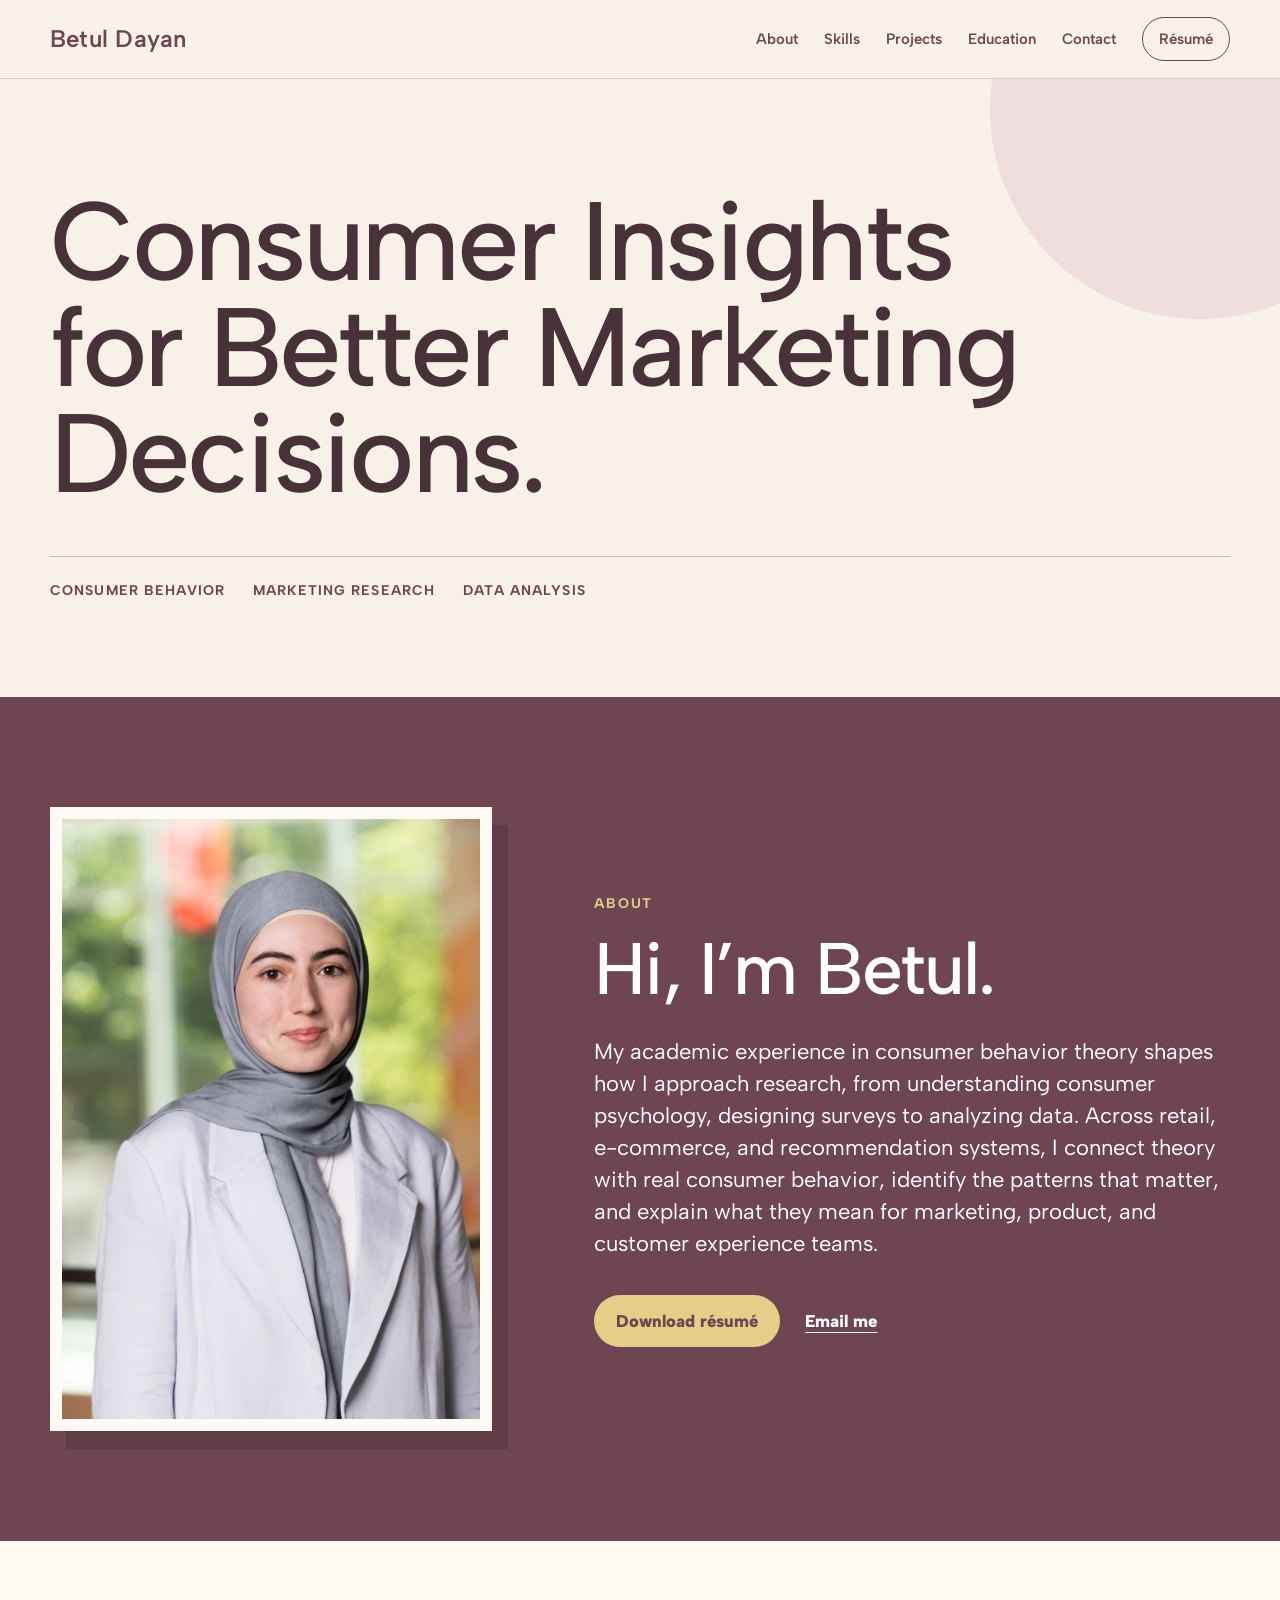
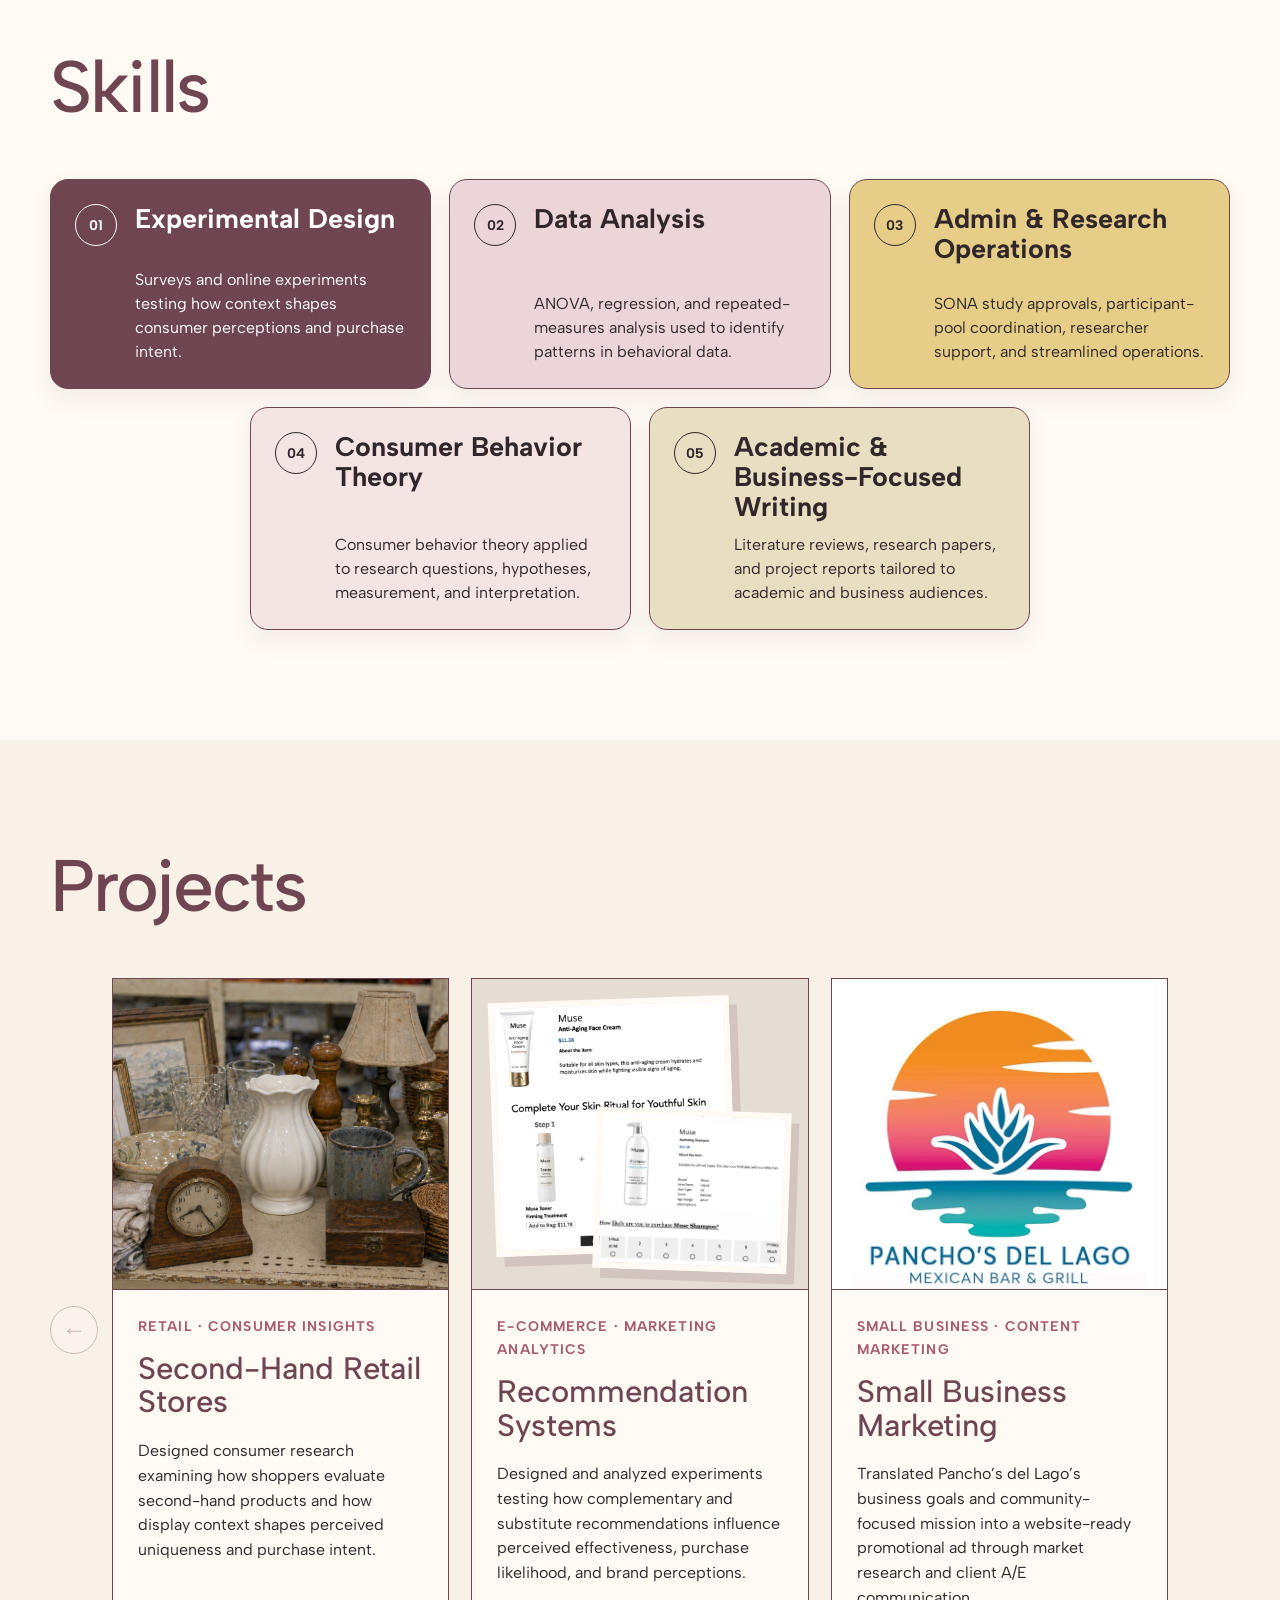
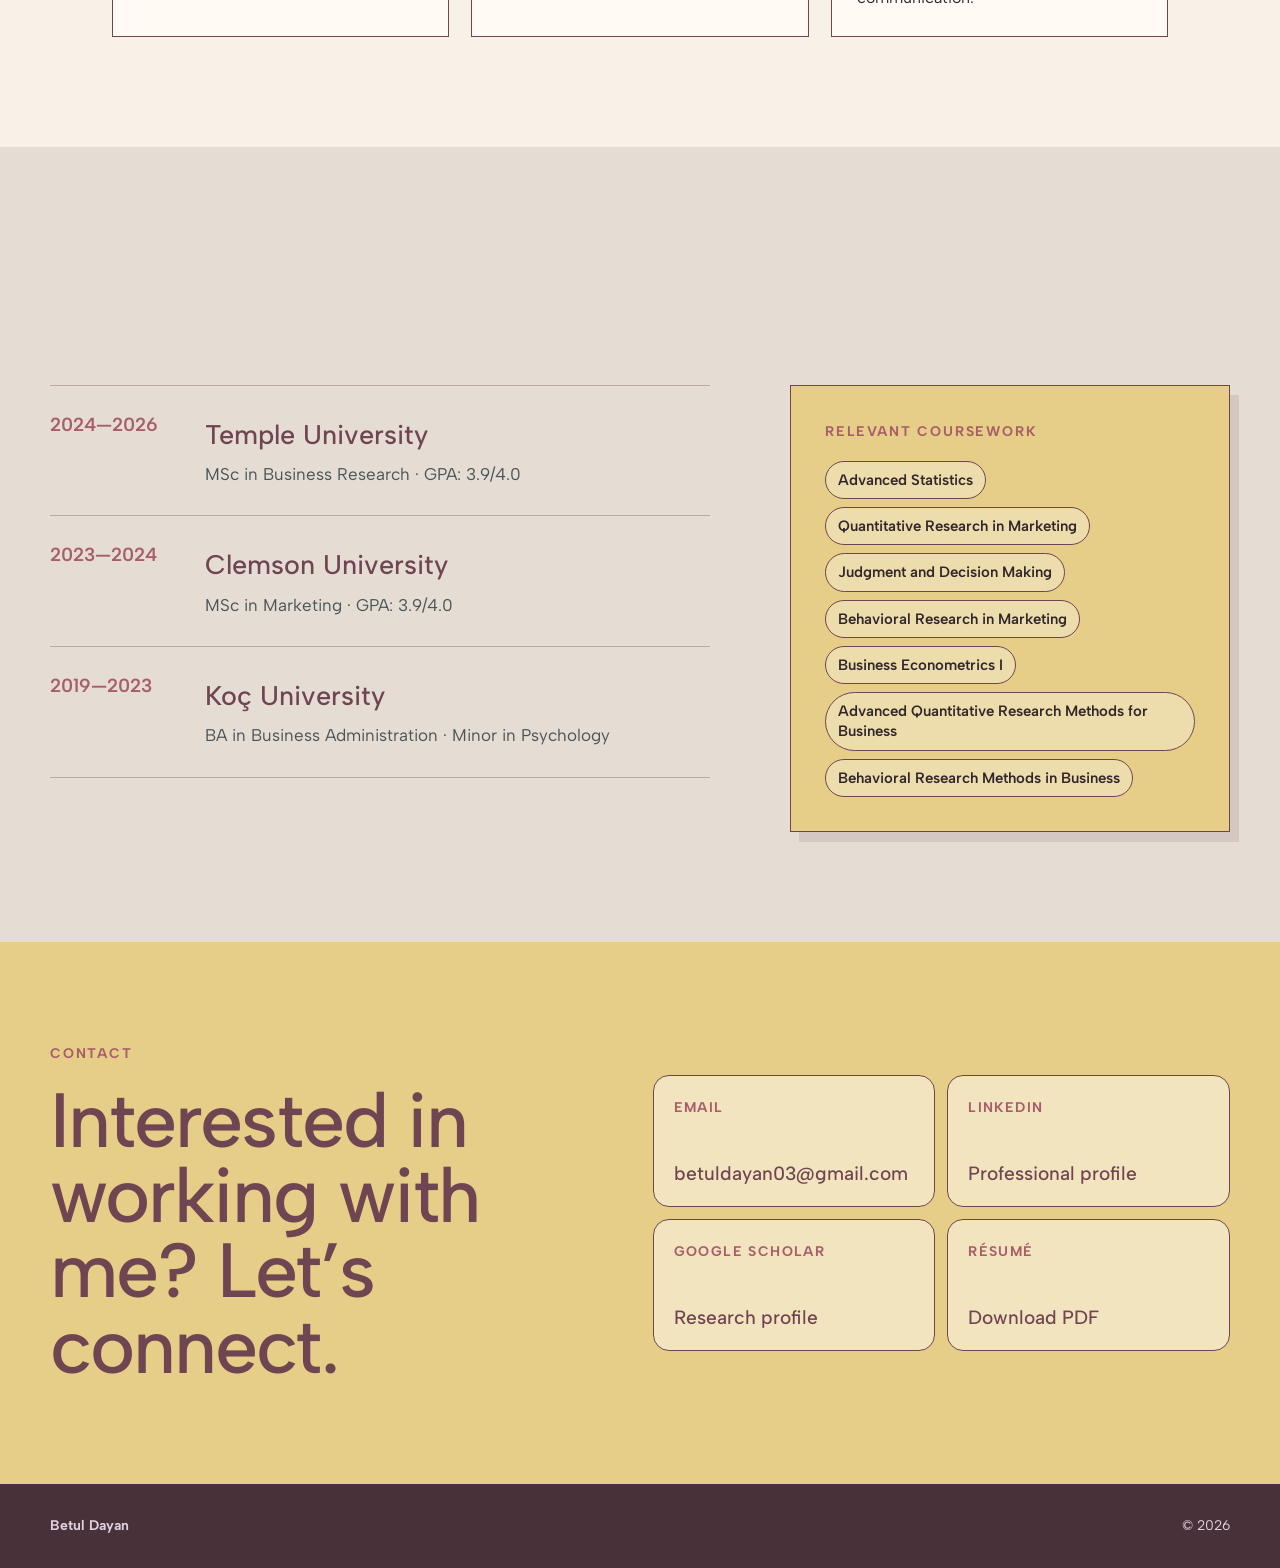
==== index.html @ d4467d96 "Add Pancho's Instagram reel to project page" ====
<!doctype html>
<html lang="en">
  <head>
    <meta charset="utf-8" />
    <meta name="viewport" content="width=device-width, initial-scale=1" />
    <meta name="description" content="Betul Dayan is a consumer insights and marketing analytics researcher specializing in survey design, experiments, statistical analysis, retail, and e-commerce." />
    <title>Betul Dayan | Consumer Insights &amp; Marketing Analytics</title>
    <link rel="stylesheet" href="styles.css?v=20" />
    <script defer src="script.js?v=2"></script>
  </head>
  <body id="top">
    <a class="skip-link" href="#main">Skip to content</a>
    <header class="site-header">
      <div class="shell nav-row">
        <a class="wordmark" href="index.html" aria-label="Betul Dayan home"><strong>Betul Dayan</strong></a>
        <button class="menu-button" type="button" aria-expanded="false" aria-controls="site-nav"><span></span><span></span><span class="sr-only">Open navigation</span></button>
        <nav id="site-nav" class="site-nav" aria-label="Primary navigation">
          <a href="#about">About</a><a href="#capabilities">Skills</a><a href="#work">Projects</a><a href="#experience">Education</a><a href="#contact">Contact</a><a class="nav-pill" href="assets/Betul_Dayan_Resume.pdf" download>Résumé</a>
        </nav>
      </div>
    </header>

    <main id="main">
      <section class="home-hero">
        <div class="shell">
          <h1 class="reveal">Consumer Insights for Better Marketing Decisions.</h1>
          <div class="hero-meta reveal"><span>Consumer behavior</span><span>Marketing research</span><span>Data analysis</span></div>
        </div>
      </section>

      <section class="about-section" id="about">
        <div class="shell about-layout">
          <figure class="about-photo reveal"><div class="about-photo-frame"><img src="assets/betul-dayan-portrait.jpg" alt="Portrait of Betul Dayan" /></div></figure>
          <div class="about-copy reveal">
            <p class="section-label">About</p>
            <h2>Hi, I’m Betul.</h2>
            <p class="about-lede">My academic experience in consumer behavior theory shapes how I approach research, from understanding consumer psychology, designing surveys to analyzing data. Across retail, e-commerce, and recommendation systems, I connect theory with real consumer behavior, identify the patterns that matter, and explain what they mean for marketing, product, and customer experience teams.</p>
            <div class="button-row"><a class="button primary-button" href="assets/Betul_Dayan_Resume.pdf" download>Download résumé</a><a class="text-link" href="mailto:betuldayan03@gmail.com">Email me</a></div>
          </div>
        </div>
      </section>

      <section class="capabilities-section" id="capabilities">
        <div class="shell">
          <div class="section-heading reveal"><h2>Skills</h2></div>
          <div class="capability-grid">
            <article class="capability-card plum-card reveal"><span>01</span><h3>Experimental Design</h3><p>Surveys and online experiments testing how context shapes consumer perceptions and purchase intent.</p></article>
            <article class="capability-card coral-card reveal"><span>02</span><h3>Data Analysis</h3><p>ANOVA, regression, and repeated-measures analysis used to identify patterns in behavioral data.</p></article>
            <article class="capability-card yellow-card reveal"><span>03</span><h3>Admin &amp; Research Operations</h3><p>SONA study approvals, participant-pool coordination, researcher support, and streamlined operations.</p></article>
            <article class="capability-card rose-card reveal"><span>04</span><h3>Consumer Behavior Theory</h3><p>Consumer behavior theory applied to research questions, hypotheses, measurement, and interpretation.</p></article>
            <article class="capability-card oat-card reveal"><span>05</span><h3>Academic &amp; Business-Focused Writing</h3><p>Literature reviews, research papers, and project reports tailored to academic and business audiences.</p></article>
          </div>
        </div>
      </section>

      <section class="projects-section" id="work">
        <div class="shell">
          <div class="section-heading reveal"><h2>Projects</h2></div>
          <div class="project-carousel-layout">
            <button class="carousel-button reveal" type="button" data-project-previous aria-label="Show previous projects" aria-controls="project-carousel-track">←</button>
            <div class="project-carousel">
              <div class="project-grid" id="project-carousel-track" data-project-track>
            <a class="project-card reveal" href="thrift-retail.html">
              <div class="project-image"><img src="assets/mixed-display.png" alt="Secondhand retail product display" /></div>
              <div class="project-copy"><p>Retail · Consumer insights</p><h3>Second-Hand Retail Stores</h3><span class="project-summary">Designed consumer research examining how shoppers evaluate second-hand products and how display context shapes perceived uniqueness and purchase intent.</span></div>
            </a>
            <a class="project-card reveal" href="recommendation-systems.html">
              <div class="project-image recommendation-gallery"><img class="gallery-main" src="assets/recommendation-ritual.png" alt="Complementary skincare product recommendation example" /><img class="gallery-secondary" src="assets/recommendation-survey.png" alt="Purchase-likelihood survey for a recommended product" /></div>
              <div class="project-copy"><p>E-commerce · Marketing analytics</p><h3>Recommendation Systems</h3><span class="project-summary">Designed and analyzed experiments testing how complementary and substitute recommendations influence perceived effectiveness, purchase likelihood, and brand perceptions.</span></div>
            </a>
            <a class="project-card reveal" href="small-business-marketing.html">
              <div class="project-image small-business-image"><img src="assets/panchos-del-lago.jpg" alt="Pancho's del Lago Mexican Bar and Grill logo" /></div>
              <div class="project-copy"><p>Small business · Content marketing</p><h3>Small Business Marketing</h3><span class="project-summary">Translated Pancho’s del Lago’s business goals and community-focused mission into a website-ready promotional ad through market research and client A/E communication.</span></div>
            </a>
            <a class="project-card reveal" href="research-operations.html">
              <div class="project-image sona-image"><img src="assets/sona-systems-logo.png" alt="SONA Systems logo" /></div>
              <div class="project-copy"><p>Research operations · Data quality</p><h3>SONA Participant Pool Administrator</h3><span class="project-summary">Managed study approvals, participant-pool processes, and researcher support while maintaining clear operations and strong data-quality standards.</span></div>
            </a>
            <a class="project-card reveal" href="https://www.routledge.com/The-Darker-Side-of-Social-Media-Consumer-Psychology-and-Mental-Health/CloseScheinbaum/p/book/9781032530673" target="_blank" rel="noreferrer">
              <div class="project-image book-cover-image"><img src="assets/published-work-cover.jpg" alt="Cover of The Darker Side of Social Media: Consumer Psychology and Mental Health" /></div>
              <div class="project-copy"><p>Published book chapter</p><h3>Published Work</h3><span class="project-summary">Contributed published research on consumer psychology, social media, and mental health to an edited Routledge volume.</span></div>
            </a>
            <a class="project-card reveal" href="photography.html">
              <div class="project-image photography-image"><img src="assets/photography-cover.jpg" alt="Autumn trees and a cyclist on a wooded path" /></div>
              <div class="project-copy"><p>Photography · Personal work</p><h3>Photography</h3><span class="project-summary">Built a personal photography practice centered on nature, everyday life, visual storytelling, and thoughtful composition.</span></div>
            </a>
              </div>
            </div>
            <button class="carousel-button reveal" type="button" data-project-next aria-label="Show more projects" aria-controls="project-carousel-track">→</button>
          </div>
        </div>
      </section>

      <section class="experience-section" id="experience">
        <div class="shell">
          <div class="section-heading reveal"><h2>Education</h2></div>
          <div class="experience-grid">
            <div class="experience-list reveal">
              <article><time>2024—2026</time><div><h3>Temple University</h3><p>MSc in Business Research · GPA: 3.9/4.0</p></div></article>
              <article><time>2023—2024</time><div><h3>Clemson University</h3><p>MSc in Marketing · GPA: 3.9/4.0</p></div></article>
              <article><time>2019—2023</time><div><h3>Koç University</h3><p>BA in Business Administration · Minor in Psychology</p></div></article>
            </div>
            <aside class="skills-panel reveal"><p class="section-label">Relevant Coursework</p><div class="skill-list"><span>Advanced Statistics</span><span>Quantitative Research in Marketing</span><span>Judgment and Decision Making</span><span>Behavioral Research in Marketing</span><span>Business Econometrics I</span><span>Advanced Quantitative Research Methods for Business</span><span>Behavioral Research Methods in Business</span></div></aside>
          </div>
        </div>
      </section>

      <section class="contact-section" id="contact">
        <div class="shell contact-layout">
          <div class="reveal"><p class="section-label">Contact</p><h2>Interested in working with me? Let’s connect.</h2></div>
          <div class="contact-links reveal" aria-label="Contact links">
            <a class="contact-item" href="mailto:betuldayan03@gmail.com"><span>Email</span><strong>betuldayan03@gmail.com</strong></a>
            <a class="contact-item" href="https://www.linkedin.com/in/bet%C3%BCl-dayan-8858511b4/" target="_blank" rel="noreferrer"><span>LinkedIn</span><strong>Professional profile</strong></a>
            <a class="contact-item" href="https://scholar.google.com/citations?user=Qx0pr64AAAAJ&hl=en" target="_blank" rel="noreferrer"><span>Google Scholar</span><strong>Research profile</strong></a>
            <a class="contact-item" href="assets/Betul_Dayan_Resume.pdf" download><span>Résumé</span><strong>Download PDF</strong></a>
          </div>
        </div>
      </section>
    </main>
    <footer><div class="shell footer-row"><strong>Betul Dayan</strong><span>© <span id="year"></span></span></div></footer>
  </body>
</html>
---- styles.css ----
@import url('https://fonts.googleapis.com/css2?family=Albert+Sans:ital,wght@0,400;0,500;0,600;0,700;1,400&display=swap');

:root {
  --ink: #31272b; --paper: #f7f1e8; --paper-2: #fffaf4; --plum: #6f4552;
  --plum-dark: #49313a; --coral: #a85d6b; --yellow: #e6ce88;
  --lime: #e8dfc3; --sky: #e5ddd4; --rose: #ecd5d8;
  --font-display: "Albert Sans", Arial, sans-serif; --font-body: "Albert Sans", Arial, sans-serif;
  --line: #c9b9ad; --muted: #6f6266;
}
* { box-sizing: border-box; }
html { scroll-behavior: smooth; }
body { margin: 0; background: var(--paper); color: var(--ink); font-family: var(--font-body); font-size: 17px; line-height: 1.65; -webkit-font-smoothing: antialiased; }
img { display: block; max-width: 100%; }
a { color: inherit; }
button { font: inherit; }
.shell { width: min(1180px, calc(100% - 44px)); margin: 0 auto; }
.sr-only { position: absolute; width: 1px; height: 1px; padding: 0; margin: -1px; overflow: hidden; clip: rect(0,0,0,0); white-space: nowrap; border: 0; }
.skip-link { position: fixed; top: -80px; left: 18px; z-index: 100; border-radius: 99px; background: var(--yellow); padding: 10px 16px; font-weight: 800; }
.skip-link:focus { top: 18px; }
:focus-visible { outline: 3px solid var(--coral); outline-offset: 4px; }

.site-header { position: sticky; top: 0; z-index: 50; background: rgba(247,241,232,.94); border-bottom: 1px solid rgba(111,69,82,.2); backdrop-filter: blur(16px); }
.nav-row { min-height: 78px; display: flex; align-items: center; justify-content: space-between; gap: 28px; }
.wordmark { display: inline-flex; align-items: center; color: var(--plum); text-decoration: none; }
.wordmark strong { font-family: var(--font-display); font-size: 24px; font-weight: 600; letter-spacing: .01em; }
.site-nav { display: flex; align-items: center; gap: 26px; }
.site-nav a { color: var(--plum); font-size: 15px; font-weight: 600; text-decoration: none; }
.site-nav a:hover { color: var(--coral); }
.site-nav .nav-pill { border: 1px solid var(--plum); border-radius: 999px; padding: 9px 16px; }
.menu-button { display: none; border: 0; background: none; padding: 8px; }
.menu-button span:not(.sr-only) { display: block; width: 26px; height: 2px; margin: 6px 0; background: var(--plum); }

.eyebrow, .section-label { margin: 0 0 18px; color: var(--coral); font-size: 14px; font-weight: 700; letter-spacing: .13em; text-transform: uppercase; }
.home-hero { position: relative; overflow: hidden; padding: 110px 0 95px; background: var(--paper); }
.home-hero::after { content: ""; position: absolute; width: 420px; height: 420px; right: -130px; top: -180px; border-radius: 50%; background: var(--rose); opacity: .65; }
.home-hero .shell { position: relative; z-index: 1; }
.home-hero h1 { max-width: 1050px; margin: 0; color: var(--plum-dark); font-family: var(--font-display); font-size: clamp(4rem, 8.7vw, 8.2rem); font-weight: 500; line-height: .95; letter-spacing: -.03em; }
.hero-meta { display: flex; flex-wrap: wrap; gap: 12px 28px; margin-top: 50px; border-top: 1px solid var(--line); padding-top: 22px; color: var(--plum); font-size: 14px; font-weight: 700; letter-spacing: .08em; text-transform: uppercase; }

.about-section { padding: 110px 0; background: var(--plum); color: #fff; }
.about-layout { display: grid; grid-template-columns: .82fr 1.18fr; gap: 8vw; align-items: center; }
.about-photo { margin: 0; padding: 12px; background: var(--paper-2); transform: rotate(-1.5deg); box-shadow: 16px 18px 0 rgba(0,0,0,.13); }
.about-photo-frame { overflow: hidden; }
.about-photo img { width: 100%; height: min(600px, 60vw); object-fit: cover; object-position: center 34%; transform: scale(1.18); transform-origin: 50% 34%; }
.about-section .section-label { color: var(--yellow); }
.about-copy h2, .section-heading h2, .project-details h2, .project-demo-section h2, .rec-showcase h2, .operations-callout h2 { margin: 0; font-family: var(--font-display); font-size: clamp(3rem, 5.7vw, 5.8rem); font-weight: 500; line-height: 1; letter-spacing: -.025em; }
.about-lede { margin: 30px 0 14px; color: #fff; font-size: 22px; line-height: 1.45; }
.about-copy > p:not(.section-label):not(.about-lede) { color: #eadfe1; }
.stat-row { display: grid; grid-template-columns: repeat(3,1fr); margin-top: 45px; border-top: 1px solid #916978; border-bottom: 1px solid #916978; }
.stat-row div { padding: 24px 16px 22px 0; }
.stat-row strong, .stat-row span { display: block; }
.stat-row strong { color: var(--yellow); font-family: var(--font-display); font-size: 38px; line-height: 1; }
.stat-row span { margin-top: 8px; color: #eadfe1; font-size: 14px; font-weight: 700; text-transform: uppercase; }
.button-row { display: flex; align-items: center; gap: 25px; margin-top: 35px; }
.button { display: inline-flex; min-height: 50px; align-items: center; justify-content: center; border-radius: 999px; padding: 12px 22px; font-weight: 850; text-decoration: none; }
.primary-button { background: var(--yellow); color: var(--plum); }
.text-link { font-weight: 850; text-underline-offset: 5px; }
.text-link:hover { color: var(--coral); }

.capabilities-section, .projects-section, .experience-section { padding: 110px 0; }
.capabilities-section { background: var(--paper-2); }
.section-heading { display: flex; align-items: end; justify-content: space-between; gap: 30px; margin-bottom: 55px; }
.section-heading .section-label { margin-bottom: 12px; }
.section-heading h2 { color: var(--plum); }
.capability-grid { display: grid; grid-template-columns: repeat(6,1fr); gap: 18px; }
.capability-card { grid-column: span 2; min-height: 210px; display: grid; grid-template-columns: 42px minmax(0,1fr); grid-template-rows: auto 1fr; column-gap: 18px; row-gap: 12px; margin: 0; padding: 24px; border: 1px solid var(--plum); border-radius: 18px; box-shadow: 0 10px 25px rgba(111,69,82,.08); }
.capability-card:nth-last-child(2) { grid-column: 2 / span 2; }
.capability-card:last-child { grid-column: 4 / span 2; }
.capability-card span { grid-row: 1 / span 2; width: 42px; height: 42px; display: grid; place-items: center; border: 1px solid currentColor; border-radius: 50%; font-size: 14px; font-weight: 700; }
.capability-card h3 { margin: 0; font-family: var(--font-display); font-size: 27px; line-height: 1.1; letter-spacing: 0; }
.capability-card p { align-self: end; margin: 0; font-size: 16px; line-height: 1.5; }
.plum-card { background: var(--plum); color: #fff; }
.coral-card { background: var(--rose); }
.yellow-card { background: var(--yellow); }
.rose-card { background: #f4e5e4; }
.oat-card { background: var(--lime); }
.blue-card { background: var(--sky); }

.projects-section { background: var(--paper); }
.project-carousel-layout { display: grid; grid-template-columns: 48px minmax(0,1fr) 48px; gap: 14px; align-items: center; }
.project-carousel { overflow: hidden; }
.project-grid { display: flex; gap: 22px; overflow-x: auto; scroll-behavior: smooth; scroll-snap-type: x mandatory; scrollbar-width: none; }
.project-grid::-webkit-scrollbar { display: none; }
.project-card { flex: 0 0 calc((100% - 44px) / 3); display: flex; flex-direction: column; border: 1px solid var(--plum); background: var(--paper-2); scroll-snap-align: start; text-decoration: none; transition: transform .2s ease, box-shadow .2s ease; }
.project-card:hover { transform: translateY(-6px); box-shadow: 10px 12px 0 rgba(111,69,82,.14); }
.project-image, .project-art { aspect-ratio: 1.08; overflow: hidden; border-bottom: 1px solid var(--plum); }
.project-image img { width: 100%; height: 100%; object-fit: cover; }
.project-copy { min-height: 285px; display: flex; flex: 1; flex-direction: column; padding: 25px; }
.project-copy p { margin: 0 0 14px; color: var(--coral); font-size: 14px; font-weight: 700; letter-spacing: .08em; text-transform: uppercase; }
.project-copy h3 { margin: 0 0 20px; color: var(--plum); font-family: var(--font-display); font-size: 31px; font-weight: 500; line-height: 1.08; }
.project-copy span { margin-top: auto; color: var(--muted); font-size: 14px; font-weight: 600; }
.project-copy .project-summary { display: block; margin-top: 0; color: var(--ink); font-size: 16px; font-weight: 400; line-height: 1.55; }
.project-copy cite { font-style: normal; }
.carousel-button { width: 48px; height: 48px; border: 1px solid var(--plum); border-radius: 50%; background: var(--paper-2); color: var(--plum); font-size: 24px; font-weight: 800; line-height: 1; cursor: pointer; transition: background .2s ease, color .2s ease, opacity .2s ease; }
.carousel-button:hover:not(:disabled) { background: var(--plum); color: #fff; }
.carousel-button:disabled { opacity: .32; cursor: default; }
.project-art { position: relative; display: grid; place-items: center; }
.recommendation-gallery { position: relative; padding: 18px; background: var(--sky); }
.recommendation-gallery img { position: absolute; object-fit: cover; border: 6px solid var(--paper-2); box-shadow: 8px 10px 0 rgba(111,69,82,.16); }
.recommendation-gallery .gallery-main { left: 20px; top: 20px; width: 72%; height: 82%; object-position: center; transform: rotate(-2deg); }
.recommendation-gallery .gallery-secondary { right: 18px; bottom: 18px; width: 58%; height: 52%; object-position: center; transform: rotate(2deg); }
.sona-image { display: grid; place-items: center; padding: 42px 28px; background: var(--lime); }
.sona-image img { width: 100%; height: auto; object-fit: contain; }
.book-cover-image { display: grid; place-items: center; padding: 18px; background: var(--plum); }
.book-cover-image img { width: 100%; height: 100%; object-fit: contain; }
.small-business-image { display: grid; place-items: center; padding: 20px; background: #fff; }
.small-business-image img { width: 100%; height: 100%; object-fit: contain; }
.photography-image img { object-position: 72% center; }
.recommendation-art { background: var(--sky); }
.art-bottle { width: 72px; height: 150px; border-radius: 20px 20px 27px 27px; background: var(--paper-2); box-shadow: 10px 12px 0 rgba(111,69,82,.2); }
.art-bottle::before { content: ""; display: block; width: 32px; height: 25px; margin: -18px auto 0; border-radius: 7px 7px 0 0; background: var(--plum); }
.art-panel { position: absolute; right: 24px; bottom: 25px; width: 105px; padding: 12px; border: 1px solid var(--plum); background: var(--paper-2); transform: rotate(3deg); }
.art-panel i { display: block; height: 9px; margin: 7px 0; border-radius: 9px; background: var(--coral); }
.art-panel i:nth-child(2) { width: 75%; background: var(--yellow); }
.art-panel i:nth-child(3) { width: 55%; background: var(--lime); }
.recommendation-art b { position: absolute; left: 22px; top: 21px; color: var(--plum); font-family: var(--font-display); font-size: 23px; }
.operations-art { align-content: center; background: var(--lime); color: var(--plum); text-align: center; }
.operations-art strong, .operations-art span { display: block; }
.operations-art strong { font-family: var(--font-display); font-size: 96px; line-height: .9; }
.operations-art span { margin-top: 14px; font-size: 14px; font-weight: 700; letter-spacing: .08em; text-transform: uppercase; }
.publication-strip { display: grid; grid-template-columns: 135px 1fr 210px; gap: 24px; align-items: center; margin-top: 32px; border: 1px solid var(--plum); padding: 24px; background: var(--rose); }
.publication-strip span, .publication-strip em { font-size: 14px; font-weight: 600; }
.publication-strip span { color: var(--coral); text-transform: uppercase; }
.publication-strip strong { font-family: var(--font-display); font-size: 20px; line-height: 1.2; }
.publication-strip em { color: var(--muted); font-style: normal; }

.experience-section { background: var(--sky); }
.experience-grid { display: grid; grid-template-columns: 1.2fr .8fr; gap: 80px; }
.experience-list article { display: grid; grid-template-columns: 125px 1fr; gap: 30px; border-top: 1px solid rgba(111,69,82,.35); padding: 27px 0; }
.experience-list article:last-child { border-bottom: 1px solid rgba(111,69,82,.35); }
.experience-list time { color: var(--coral); font-size: 19px; font-weight: 600; line-height: 1.3; }
.experience-list h3 { margin: 0 0 3px; color: var(--plum); font-family: var(--font-display); font-size: 27px; font-weight: 500; }
.experience-list p { margin: 0; color: #4b5556; }
.skills-panel { border: 1px solid var(--plum); padding: 34px; background: var(--yellow); box-shadow: 9px 10px 0 rgba(111,69,82,.14); transform: rotate(1deg); }
.skill-list { display: flex; flex-wrap: wrap; gap: 8px; }
.skill-list span { border: 1px solid var(--plum); border-radius: 999px; padding: 8px 12px; background: rgba(255,255,255,.3); font-size: 15px; font-weight: 600; line-height: 1.35; }
.education { margin: 35px 0 0; font-size: 16px; }

.contact-section { padding: 100px 0; background: var(--yellow); }
.contact-layout { display: grid; grid-template-columns: .95fr 1.05fr; gap: 80px; align-items: center; }
.contact-section h2 { margin: 0; color: var(--plum); font-family: var(--font-display); font-size: clamp(3.2rem, 6vw, 6rem); font-weight: 500; line-height: .98; letter-spacing: -.025em; }
.contact-links { display: grid; grid-template-columns: repeat(2, minmax(0,1fr)); gap: 12px; }
.contact-item { min-height: 132px; display: flex; flex-direction: column; justify-content: space-between; gap: 22px; border: 1px solid var(--plum); border-radius: 16px; padding: 20px; background: rgba(255,250,244,.52); color: var(--plum); text-decoration: none; transition: transform .2s ease, background .2s ease, box-shadow .2s ease; }
.contact-item:hover { transform: translateY(-3px); background: var(--paper-2); box-shadow: 0 9px 20px rgba(111,69,82,.1); }
.contact-item span { color: var(--coral); font-size: 14px; font-weight: 700; letter-spacing: .1em; text-transform: uppercase; }
.contact-item strong { font-family: var(--font-display); font-size: clamp(1.05rem, 1.5vw, 1.3rem); font-weight: 500; line-height: 1.25; overflow-wrap: anywhere; }
footer { background: var(--plum-dark); color: #ddd0dd; }
.footer-row { min-height: 84px; display: flex; align-items: center; justify-content: space-between; gap: 30px; font-size: 14px; }

/* Project pages */
.project-hero { padding: 92px 0 85px; background: var(--rose); }
.project-hero.rec-hero { background: var(--sky); }
.project-hero.ops-hero { background: var(--lime); }
.back-link { display: inline-block; margin-bottom: 80px; color: var(--plum); font-size: 15px; font-weight: 600; text-underline-offset: 5px; }
.project-hero h1 { max-width: 1000px; margin: 0; color: var(--plum); font-family: var(--font-display); font-size: clamp(4rem, 8vw, 7.7rem); font-weight: 500; line-height: .95; letter-spacing: -.03em; }
.project-hero > .shell > p:last-child { max-width: 720px; margin: 34px 0 0; color: #554c50; font-size: 21px; }
.project-details { padding: 105px 0; background: var(--paper-2); }
.detail-grid { display: grid; grid-template-columns: 1.15fr .85fr; gap: 1px; border: 1px solid var(--plum); background: var(--plum); }
.detail-grid article { min-height: 300px; padding: 42px; background: var(--paper-2); }
.detail-grid article:first-child { grid-row: span 3; }
.detail-grid article:not(:first-child) { min-height: 0; }
.detail-grid h2 { color: var(--plum); font-size: clamp(2.7rem, 4.8vw, 4.7rem); }
.detail-grid article:first-child h2 { font-size: clamp(2.35rem, 3.8vw, 3.8rem); }
.detail-grid article > p:last-child { margin: 0; color: var(--muted); }
.detail-grid article:first-child > p:last-child { margin-top: 28px; }
.project-demo-section, .rec-showcase { padding: 105px 0; background: var(--yellow); }
.demo-layout, .rec-layout { display: grid; grid-template-columns: .72fr 1.28fr; gap: 70px; align-items: start; }
.project-demo-section h2, .rec-showcase h2 { color: var(--plum); font-size: clamp(2.8rem, 5vw, 5rem); }
.project-demo-section .text-link { display: inline-block; margin-top: 28px; color: var(--plum); }
.small-business-showcase { background: var(--rose); }
.campaign-artwork { max-width: 500px; margin: 0 auto; border: 1px solid var(--plum); padding: 24px; background: #fff; box-shadow: 12px 14px 0 rgba(111,69,82,.13); }
.campaign-artwork img { width: 100%; height: auto; }
.social-content-showcase { background: var(--yellow); }
.social-content-layout { align-items: center; }
.instagram-reel-link { display: inline-block; margin-top: 28px; color: var(--plum); }
.instagram-reel-frame { width: min(100%, 430px); aspect-ratio: 9 / 16; justify-self: center; overflow: hidden; border: 1px solid var(--plum); border-radius: 22px; padding: 8px; background: #fff; box-shadow: 12px 14px 0 rgba(111,69,82,.14); }
.instagram-reel-frame iframe { width: 100%; height: 100%; display: block; border: 0; border-radius: 14px; background: #fff; }
.display-demo { padding: 24px; border: 1px solid var(--plum); background: var(--paper-2); }
.demo-top { display: flex; align-items: center; justify-content: space-between; gap: 20px; margin-bottom: 18px; }
.demo-top p { margin: 0; color: var(--plum); font-weight: 900; }
.display-controls { display: flex; border: 1px solid var(--plum); border-radius: 999px; padding: 4px; }
.display-toggle { border: 0; border-radius: 999px; padding: 8px 14px; background: transparent; color: var(--plum); font-size: 14px; font-weight: 600; cursor: pointer; }
.display-toggle.active { background: var(--plum); color: #fff; }
.display-frame { position: relative; min-height: 515px; overflow: hidden; border: 10px solid #fff; background: #fff; }
.display-image { position: absolute; inset: 0; width: 100%; height: 100%; object-fit: cover; opacity: 0; transition: opacity .35s ease; }
.display-image.visible { opacity: 1; }
.display-caption { position: absolute; left: 18px; right: 18px; bottom: 18px; display: flex; justify-content: space-between; gap: 15px; align-items: center; background: rgba(255,250,243,.95); padding: 12px 14px; }
.display-caption strong { color: var(--plum); }
.display-caption span { color: var(--muted); font-size: 14px; text-align: right; }
.rec-showcase { background: var(--plum); color: #fff; }
.rec-layout { grid-template-columns: 1.18fr .82fr; align-items: center; }
.rec-showcase .section-label { color: var(--yellow); }
.rec-showcase h2 { color: #fff; }
.recommendation-comparison-section { padding: 105px 0; background: var(--paper); }
.recommendation-comparison-intro { max-width: 780px; }
.recommendation-comparison-intro h2 { margin: 0; color: var(--plum); font-family: var(--font-display); font-size: clamp(2.5rem, 5vw, 4.8rem); font-weight: 500; line-height: 1; letter-spacing: -.025em; }
.recommendation-comparison-intro > p:last-child { max-width: 640px; margin: 22px 0 0; color: #5f5559; font-size: 18px; line-height: 1.65; }
.recommendation-comparison-grid { display: grid; grid-template-columns: repeat(2, minmax(0, 1fr)); gap: 24px; margin-top: 46px; }
.recommendation-comparison-grid figure { margin: 0; border: 1px solid var(--plum); background: #fff; padding: 14px; box-shadow: 9px 11px 0 rgba(111,69,82,.14); }
.recommendation-comparison-grid figcaption { display: grid; gap: 5px; min-height: 82px; padding: 8px 8px 14px; }
.recommendation-comparison-grid figcaption strong { color: var(--plum); font-family: var(--font-display); font-size: 27px; font-weight: 500; }
.recommendation-comparison-grid figcaption span { color: #61575a; font-size: 16px; line-height: 1.5; }
.recommendation-comparison-grid a { display: block; overflow: hidden; border: 1px solid #ded6d0; background: #fff; }
.recommendation-comparison-grid img { display: block; width: 100%; aspect-ratio: 1.05 / 1; object-fit: contain; }
.recommendation-evidence-gallery { display: grid; grid-template-columns: 1.05fr .95fr; gap: 14px; align-items: start; padding: 8px 10px 24px 0; }
.recommendation-evidence-gallery figure { margin: 0; overflow: hidden; border: 6px solid var(--paper-2); background: var(--paper-2); box-shadow: -10px 12px 0 var(--coral); }
.recommendation-evidence-gallery figure:first-child { transform: rotate(-1.5deg); }
.recommendation-evidence-gallery figure:last-child { margin-top: 64px; transform: rotate(1.5deg); }
.recommendation-evidence-gallery img { display: block; width: 100%; height: auto; object-fit: cover; }
.recommendation-browser { border: 1px solid #c9b3bb; border-radius: 18px; overflow: hidden; background: var(--paper-2); color: var(--ink); box-shadow: -10px 12px 0 var(--coral); transform: rotate(-1deg); }
.browser-bar { display: flex; align-items: center; gap: 7px; min-height: 44px; border-bottom: 1px solid #d4cbc5; padding: 0 15px; background: #f3ece4; }
.browser-bar > span { width: 8px; height: 8px; border-radius: 50%; background: var(--coral); }
.browser-bar > span:nth-child(2) { background: var(--yellow); }
.browser-bar > span:nth-child(3) { background: var(--lime); }
.browser-bar em { margin-left: 10px; color: #776e71; font-size: 14px; }
.product-row { display: grid; grid-template-columns: .75fr 1.25fr; min-height: 470px; }
.product-hero { display: flex; flex-direction: column; align-items: center; justify-content: center; border-right: 1px solid #d4cbc5; padding: 28px; text-align: center; }
.bottle { position: relative; width: 78px; height: 170px; border-radius: 25px 25px 32px 32px; background: var(--sky); }
.bottle::before { content: ""; position: absolute; top: -24px; left: 22px; width: 34px; height: 30px; border-radius: 8px 8px 2px 2px; background: var(--plum); }
.product-hero p { margin: 32px 0 4px; color: var(--coral); font-size: 14px; font-weight: 700; text-transform: uppercase; }
.recommendation-column { padding: 42px 26px; }
.rec-label { margin: 0 0 22px; font-family: var(--font-display); font-size: 24px; }
.rec-card { display: grid; grid-template-columns: 48px 1fr auto; gap: 12px; align-items: center; border: 1px solid #d8cec6; border-radius: 14px; margin-bottom: 12px; padding: 13px; background: #fff; }
.mini-product { width: 44px; height: 44px; border-radius: 10px; }
.mini-product.coral { background: var(--coral); }
.mini-product.blue { background: var(--sky); }
.rec-card strong, .rec-card small { display: block; }
.rec-card small { color: var(--muted); }
.rec-card b { color: var(--plum); font-size: 14px; }
.operations-callout { padding: 120px 0; background: var(--lime); }
.operations-callout h2 { max-width: 1050px; color: var(--plum); }
.next-project { border-top: 1px solid var(--plum); background: var(--paper); }
.next-project .shell { min-height: 145px; display: flex; align-items: center; justify-content: space-between; gap: 25px; }
.next-project span { color: var(--coral); font-size: 14px; font-weight: 700; text-transform: uppercase; }
.next-project a { color: var(--plum); font-family: var(--font-display); font-size: clamp(1.8rem, 3vw, 3rem); font-weight: 500; text-underline-offset: 7px; }

/* Photography */
.photography-hero { padding: 92px 0 85px; background: var(--plum); color: #fff; }
.photography-hero .back-link { color: var(--yellow); }
.photography-hero .eyebrow { color: var(--yellow); }
.photography-hero h1 { max-width: 1000px; margin: 0; font-family: var(--font-display); font-size: clamp(4rem, 8vw, 7.7rem); font-weight: 500; line-height: .95; letter-spacing: -.03em; }
.photography-hero .photography-intro { max-width: 760px; margin: 34px 0 0; color: #ddd0dd; font-size: 21px; }
.photography-instagram { display: inline-block; margin-top: 28px; border: 1px solid var(--yellow); border-radius: 999px; padding: 12px 18px; color: var(--yellow); font-size: 16px; font-weight: 600; text-decoration: none; transition: background .2s ease, color .2s ease; }
.photography-instagram:hover { background: var(--yellow); color: var(--plum); }
.photography-gallery-section { padding: 34px 0 110px; background: var(--paper); }
.photography-grid { width: min(1180px, calc(100% - 44px)); display: grid; grid-template-columns: repeat(4, minmax(0,1fr)); gap: 14px; }
.photography-grid figure { margin: 0; overflow: hidden; border: 1px solid var(--plum); background: var(--paper-2); padding: 8px; box-shadow: 0 10px 24px rgba(111,69,82,.08); }
.photography-grid a { display: block; overflow: hidden; }
.photography-grid img { width: 100%; aspect-ratio: 4 / 5; object-fit: cover; transition: transform .35s ease; }
.photography-grid figure:hover img { transform: scale(1.02); }

.reveal { opacity: 0; transform: translateY(22px); transition: opacity .7s ease, transform .7s ease; }
.reveal.visible { opacity: 1; transform: none; }

@media (max-width: 1000px) {
  .capability-grid { grid-template-columns: repeat(2,1fr); }
  .capability-card, .capability-card:nth-last-child(2), .capability-card:last-child { grid-column: auto; }
  .project-card { flex-basis: calc((100% - 22px) / 2); }
  .experience-grid, .contact-layout, .demo-layout, .rec-layout { grid-template-columns: 1fr; }
  .publication-strip { grid-template-columns: 120px 1fr; }
  .publication-strip em { grid-column: 2; }
  .photography-grid { grid-template-columns: repeat(3, minmax(0,1fr)); }
}

@media (max-width: 760px) {
  .shell { width: min(100% - 28px, 1180px); }
  .nav-row { min-height: 68px; }
  .menu-button { display: block; }
  .site-nav { position: absolute; left: 0; right: 0; top: 68px; display: none; flex-direction: column; align-items: stretch; gap: 0; border-bottom: 1px solid var(--plum); padding: 14px 20px 22px; background: var(--paper); }
  .site-nav.open { display: flex; }
  .site-nav a { padding: 12px 2px; }
  .site-nav .nav-pill { margin-top: 8px; text-align: center; }
  .home-hero { padding: 78px 0 70px; }
  .home-hero h1 { font-size: clamp(3.5rem, 17vw, 5.2rem); }
  .about-section, .capabilities-section, .projects-section, .experience-section, .contact-section, .project-details, .project-demo-section, .rec-showcase { padding: 80px 0; }
  .about-layout { grid-template-columns: 1fr; gap: 55px; }
  .about-photo { max-width: 520px; }
  .about-photo img { height: 520px; }
  .stat-row { grid-template-columns: 1fr; }
  .stat-row div { border-bottom: 1px solid #916978; }
  .stat-row div:last-child { border-bottom: 0; }
  .section-heading { display: block; }
  .capability-grid { grid-template-columns: 1fr; }
  .project-carousel-layout { grid-template-columns: 40px minmax(0,1fr) 40px; gap: 8px; }
  .carousel-button { width: 40px; height: 40px; font-size: 20px; }
  .project-card { flex-basis: 86%; }
  .publication-strip { grid-template-columns: 1fr; }
  .publication-strip em { grid-column: auto; }
  .experience-grid { gap: 50px; }
  .experience-list article { grid-template-columns: 1fr; gap: 6px; }
  .contact-layout { gap: 45px; }
  .contact-links { grid-template-columns: 1fr; }
  .footer-row { min-height: 118px; align-items: flex-start; justify-content: center; flex-direction: column; gap: 3px; }
  .project-hero { padding: 65px 0 70px; }
  .back-link { margin-bottom: 55px; }
  .project-hero h1 { font-size: clamp(3.6rem, 17vw, 5.5rem); }
  .detail-grid { grid-template-columns: 1fr; }
  .detail-grid article:first-child { grid-row: auto; }
  .detail-grid article { min-height: 0; padding: 30px 24px; }
  .display-demo { padding: 16px; }
  .demo-top { align-items: flex-start; flex-direction: column; }
  .display-frame { min-height: 410px; }
  .display-caption { align-items: flex-start; flex-direction: column; }
  .display-caption span { text-align: left; }
  .recommendation-browser { transform: none; box-shadow: 7px 8px 0 var(--coral); }
  .recommendation-comparison-section { padding: 75px 0; }
  .recommendation-comparison-grid { grid-template-columns: 1fr; gap: 22px; margin-top: 34px; }
  .recommendation-comparison-grid figcaption { min-height: auto; }
  .recommendation-evidence-gallery { grid-template-columns: 1fr 1fr; gap: 10px; padding-right: 0; }
  .recommendation-evidence-gallery figure { box-shadow: 7px 8px 0 var(--coral); }
  .recommendation-evidence-gallery figure:first-child, .recommendation-evidence-gallery figure:last-child { transform: none; }
  .recommendation-evidence-gallery figure:last-child { margin-top: 28px; }
  .product-row { grid-template-columns: 1fr; }
  .product-hero { min-height: 300px; border-right: 0; border-bottom: 1px solid #d4cbc5; }
  .next-project .shell { align-items: flex-start; justify-content: center; flex-direction: column; }
  .photography-hero { padding: 65px 0 70px; }
  .photography-hero h1 { font-size: clamp(3.6rem, 17vw, 5.5rem); }
  .photography-gallery-section { padding-bottom: 80px; }
  .photography-grid { width: min(100% - 28px, 1180px); grid-template-columns: repeat(2, minmax(0,1fr)); gap: 12px; }
}

@media (prefers-reduced-motion: reduce) {
  html { scroll-behavior: auto; }
  *, *::before, *::after { animation-duration: .01ms !important; transition-duration: .01ms !important; }
  .reveal { opacity: 1; transform: none; }
}
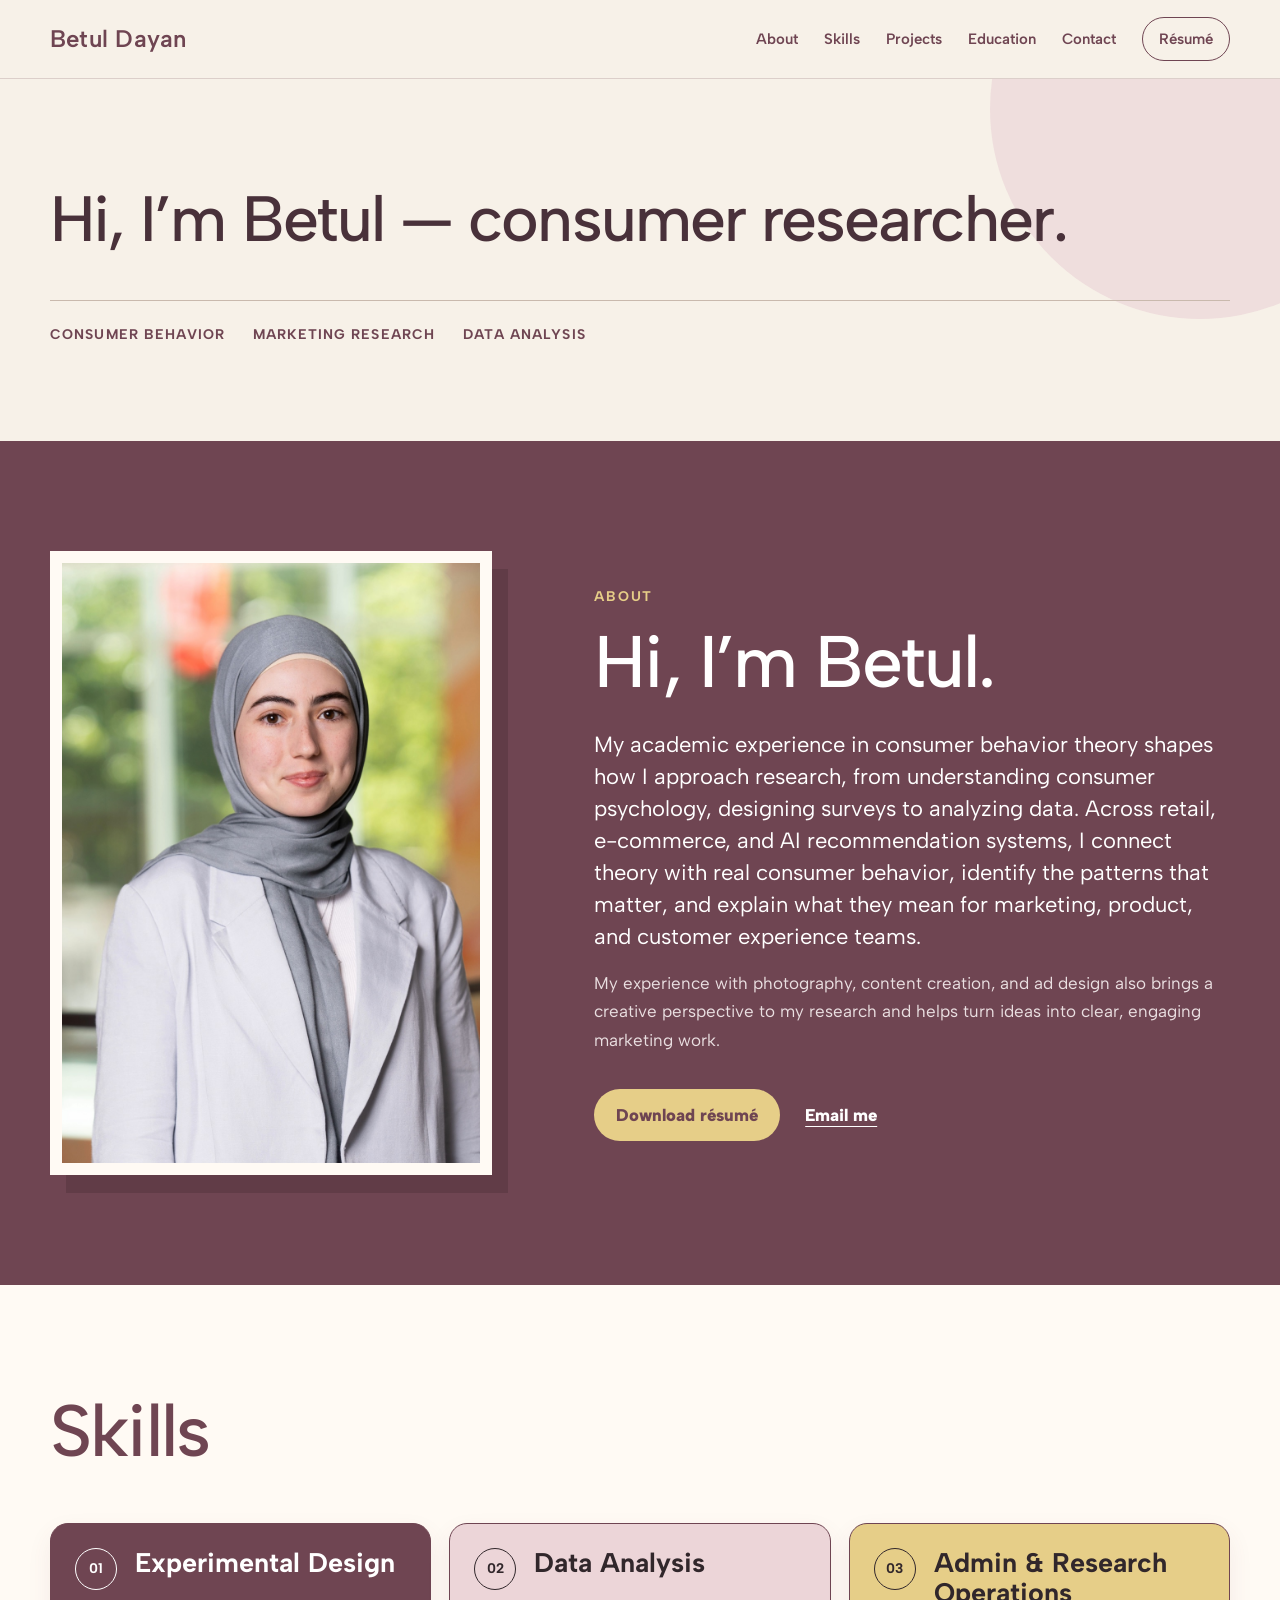
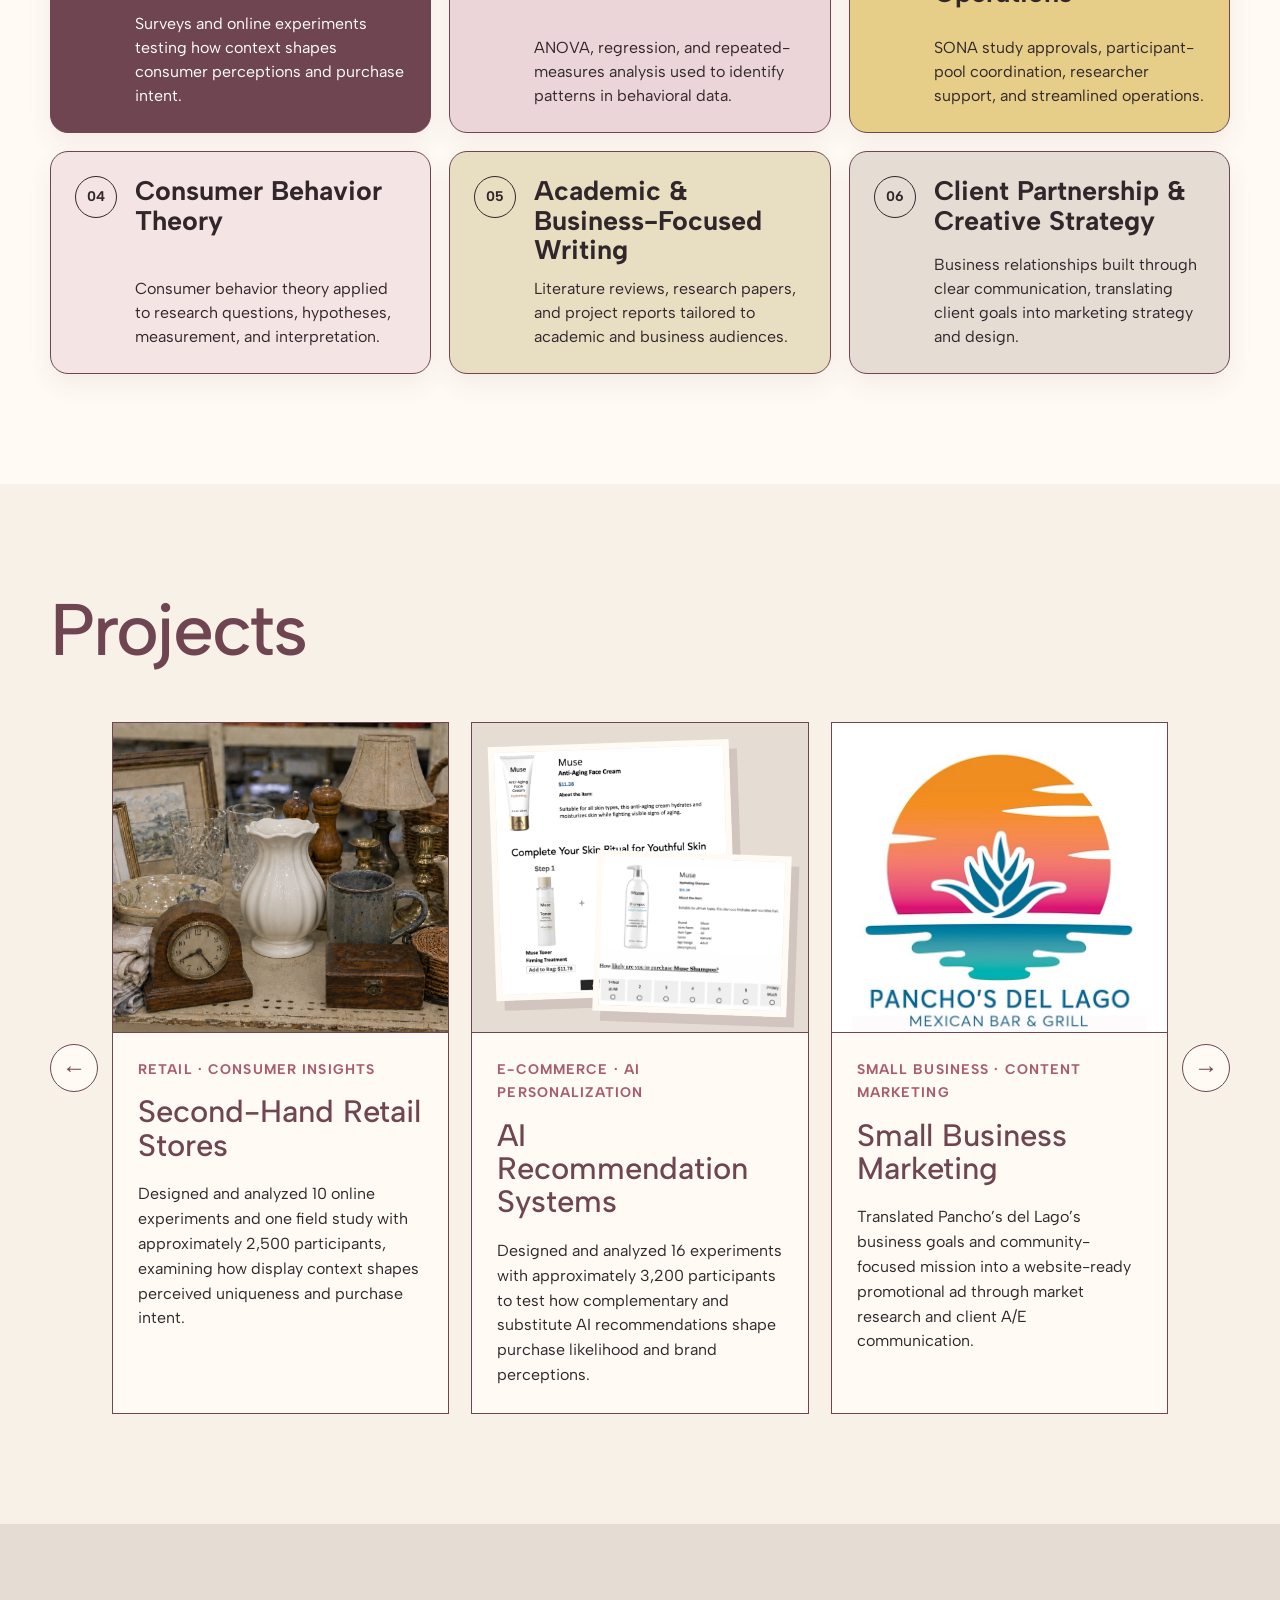
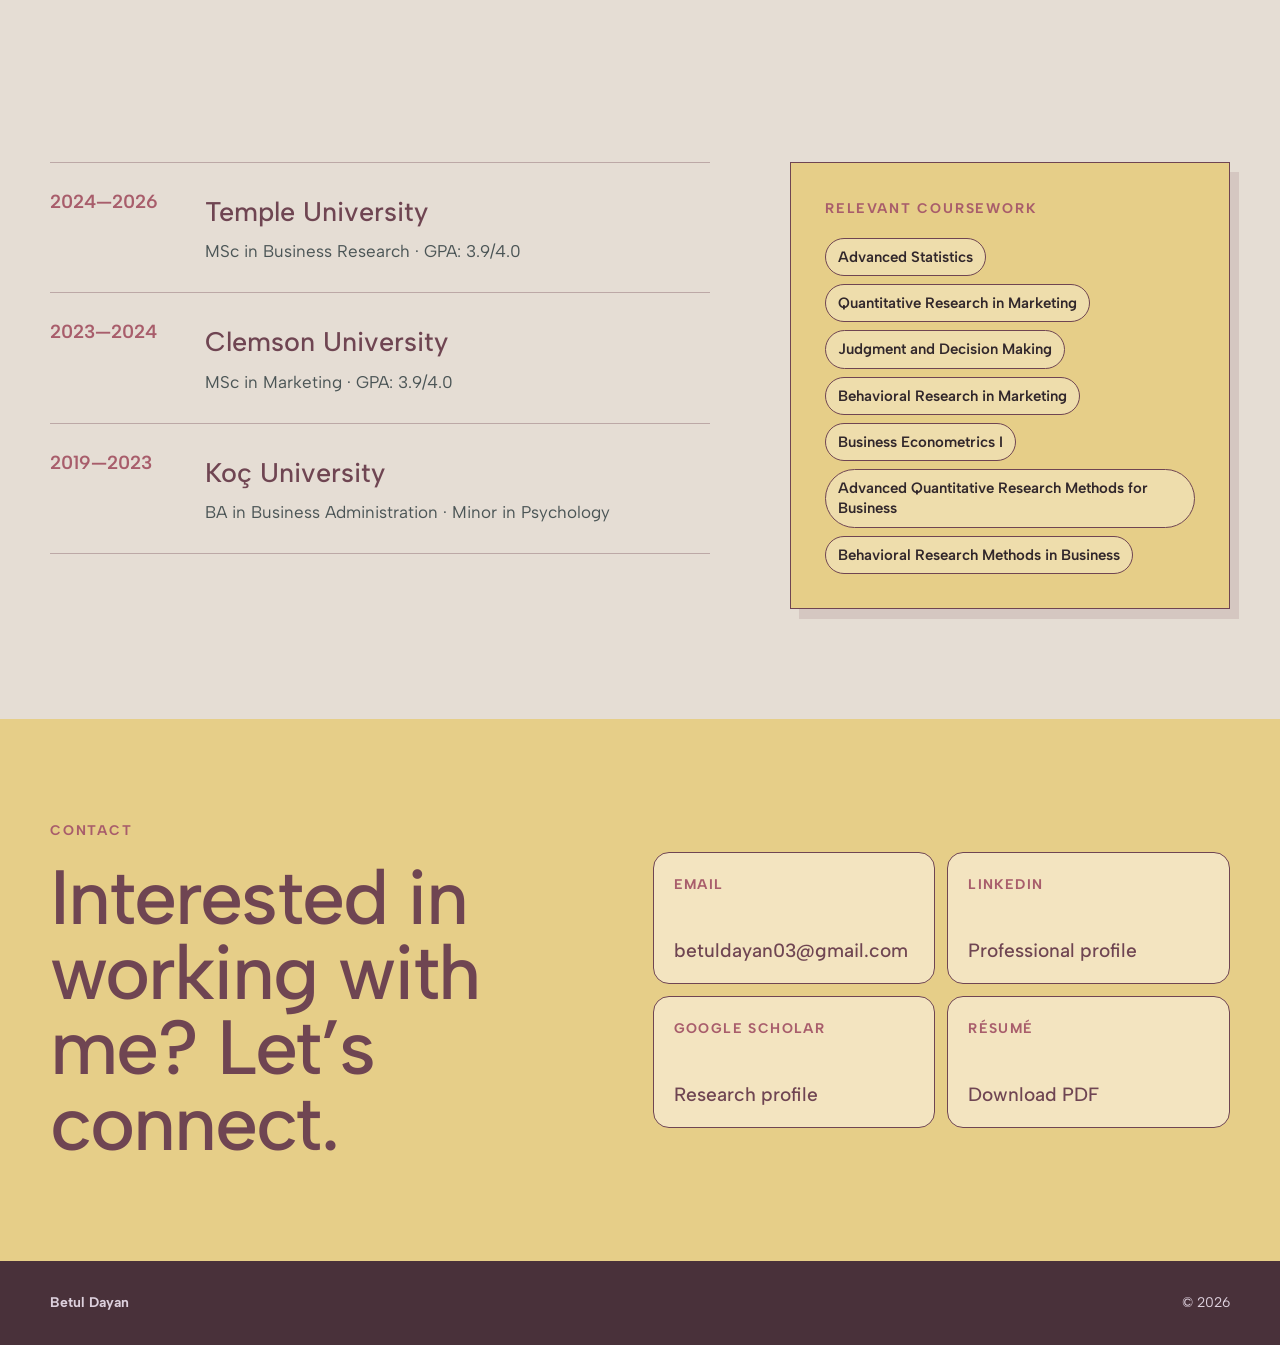
==== commit 07dcb65b: "Expand AI research and organize photography albums" ====
--- a/index.html
+++ b/index.html
@@ -3,9 +3,9 @@
   <head>
     <meta charset="utf-8" />
     <meta name="viewport" content="width=device-width, initial-scale=1" />
-    <meta name="description" content="Betul Dayan is a consumer insights and marketing analytics researcher specializing in survey design, experiments, statistical analysis, retail, and e-commerce." />
-    <title>Betul Dayan | Consumer Insights &amp; Marketing Analytics</title>
-    <link rel="stylesheet" href="styles.css?v=20" />
+    <meta name="description" content="Betul Dayan is a consumer researcher connecting behavioral theory, data, and creative marketing strategy." />
+    <title>Betul Dayan | Consumer Researcher</title>
+    <link rel="stylesheet" href="styles.css?v=21" />
     <script defer src="script.js?v=2"></script>
   </head>
   <body id="top">
@@ -23,7 +23,7 @@
     <main id="main">
       <section class="home-hero">
         <div class="shell">
-          <h1 class="reveal">Consumer Insights for Better Marketing Decisions.</h1>
+          <h1 class="reveal intro-title">Hi, I’m Betul — consumer researcher.</h1>
           <div class="hero-meta reveal"><span>Consumer behavior</span><span>Marketing research</span><span>Data analysis</span></div>
         </div>
       </section>
@@ -34,7 +34,8 @@
           <div class="about-copy reveal">
             <p class="section-label">About</p>
             <h2>Hi, I’m Betul.</h2>
-            <p class="about-lede">My academic experience in consumer behavior theory shapes how I approach research, from understanding consumer psychology, designing surveys to analyzing data. Across retail, e-commerce, and recommendation systems, I connect theory with real consumer behavior, identify the patterns that matter, and explain what they mean for marketing, product, and customer experience teams.</p>
+            <p class="about-lede">My academic experience in consumer behavior theory shapes how I approach research, from understanding consumer psychology, designing surveys to analyzing data. Across retail, e-commerce, and AI recommendation systems, I connect theory with real consumer behavior, identify the patterns that matter, and explain what they mean for marketing, product, and customer experience teams.</p>
+            <p>My experience with photography, content creation, and ad design also brings a creative perspective to my research and helps turn ideas into clear, engaging marketing work.</p>
             <div class="button-row"><a class="button primary-button" href="assets/Betul_Dayan_Resume.pdf" download>Download résumé</a><a class="text-link" href="mailto:betuldayan03@gmail.com">Email me</a></div>
           </div>
         </div>
@@ -49,6 +50,7 @@
             <article class="capability-card yellow-card reveal"><span>03</span><h3>Admin &amp; Research Operations</h3><p>SONA study approvals, participant-pool coordination, researcher support, and streamlined operations.</p></article>
             <article class="capability-card rose-card reveal"><span>04</span><h3>Consumer Behavior Theory</h3><p>Consumer behavior theory applied to research questions, hypotheses, measurement, and interpretation.</p></article>
             <article class="capability-card oat-card reveal"><span>05</span><h3>Academic &amp; Business-Focused Writing</h3><p>Literature reviews, research papers, and project reports tailored to academic and business audiences.</p></article>
+            <article class="capability-card blue-card reveal"><span>06</span><h3>Client Partnership &amp; Creative Strategy</h3><p>Business relationships built through clear communication, translating client goals into marketing strategy and design.</p></article>
           </div>
         </div>
       </section>
@@ -62,11 +64,11 @@
               <div class="project-grid" id="project-carousel-track" data-project-track>
             <a class="project-card reveal" href="thrift-retail.html">
               <div class="project-image"><img src="assets/mixed-display.png" alt="Secondhand retail product display" /></div>
-              <div class="project-copy"><p>Retail · Consumer insights</p><h3>Second-Hand Retail Stores</h3><span class="project-summary">Designed consumer research examining how shoppers evaluate second-hand products and how display context shapes perceived uniqueness and purchase intent.</span></div>
+              <div class="project-copy"><p>Retail · Consumer insights</p><h3>Second-Hand Retail Stores</h3><span class="project-summary">Designed and analyzed 10 online experiments and one field study with approximately 2,500 participants, examining how display context shapes perceived uniqueness and purchase intent.</span></div>
             </a>
             <a class="project-card reveal" href="recommendation-systems.html">
               <div class="project-image recommendation-gallery"><img class="gallery-main" src="assets/recommendation-ritual.png" alt="Complementary skincare product recommendation example" /><img class="gallery-secondary" src="assets/recommendation-survey.png" alt="Purchase-likelihood survey for a recommended product" /></div>
-              <div class="project-copy"><p>E-commerce · Marketing analytics</p><h3>Recommendation Systems</h3><span class="project-summary">Designed and analyzed experiments testing how complementary and substitute recommendations influence perceived effectiveness, purchase likelihood, and brand perceptions.</span></div>
+              <div class="project-copy"><p>E-commerce · AI personalization</p><h3>AI Recommendation Systems</h3><span class="project-summary">Designed and analyzed 16 experiments with approximately 3,200 participants to test how complementary and substitute AI recommendations shape purchase likelihood and brand perceptions.</span></div>
             </a>
             <a class="project-card reveal" href="small-business-marketing.html">
               <div class="project-image small-business-image"><img src="assets/panchos-del-lago.jpg" alt="Pancho's del Lago Mexican Bar and Grill logo" /></div>
--- a/styles.css
+++ b/styles.css
@@ -35,6 +35,7 @@
 .home-hero::after { content: ""; position: absolute; width: 420px; height: 420px; right: -130px; top: -180px; border-radius: 50%; background: var(--rose); opacity: .65; }
 .home-hero .shell { position: relative; z-index: 1; }
 .home-hero h1 { max-width: 1050px; margin: 0; color: var(--plum-dark); font-family: var(--font-display); font-size: clamp(4rem, 8.7vw, 8.2rem); font-weight: 500; line-height: .95; letter-spacing: -.03em; }
+.home-hero h1.intro-title { max-width: none; font-size: clamp(3rem, 5.5vw, 4rem); white-space: nowrap; }
 .hero-meta { display: flex; flex-wrap: wrap; gap: 12px 28px; margin-top: 50px; border-top: 1px solid var(--line); padding-top: 22px; color: var(--plum); font-size: 14px; font-weight: 700; letter-spacing: .08em; text-transform: uppercase; }
 
 .about-section { padding: 110px 0; background: var(--plum); color: #fff; }
@@ -64,8 +65,6 @@
 .section-heading h2 { color: var(--plum); }
 .capability-grid { display: grid; grid-template-columns: repeat(6,1fr); gap: 18px; }
 .capability-card { grid-column: span 2; min-height: 210px; display: grid; grid-template-columns: 42px minmax(0,1fr); grid-template-rows: auto 1fr; column-gap: 18px; row-gap: 12px; margin: 0; padding: 24px; border: 1px solid var(--plum); border-radius: 18px; box-shadow: 0 10px 25px rgba(111,69,82,.08); }
-.capability-card:nth-last-child(2) { grid-column: 2 / span 2; }
-.capability-card:last-child { grid-column: 4 / span 2; }
 .capability-card span { grid-row: 1 / span 2; width: 42px; height: 42px; display: grid; place-items: center; border: 1px solid currentColor; border-radius: 50%; font-size: 14px; font-weight: 700; }
 .capability-card h3 { margin: 0; font-family: var(--font-display); font-size: 27px; line-height: 1.1; letter-spacing: 0; }
 .capability-card p { align-self: end; margin: 0; font-size: 16px; line-height: 1.5; }
@@ -242,12 +241,17 @@
 .photography-hero .photography-intro { max-width: 760px; margin: 34px 0 0; color: #ddd0dd; font-size: 21px; }
 .photography-instagram { display: inline-block; margin-top: 28px; border: 1px solid var(--yellow); border-radius: 999px; padding: 12px 18px; color: var(--yellow); font-size: 16px; font-weight: 600; text-decoration: none; transition: background .2s ease, color .2s ease; }
 .photography-instagram:hover { background: var(--yellow); color: var(--plum); }
-.photography-gallery-section { padding: 34px 0 110px; background: var(--paper); }
-.photography-grid { width: min(1180px, calc(100% - 44px)); display: grid; grid-template-columns: repeat(4, minmax(0,1fr)); gap: 14px; }
-.photography-grid figure { margin: 0; overflow: hidden; border: 1px solid var(--plum); background: var(--paper-2); padding: 8px; box-shadow: 0 10px 24px rgba(111,69,82,.08); }
+.photography-gallery-section { padding: 90px 0 110px; background: var(--paper); }
+.photography-album + .photography-album { margin-top: 100px; border-top: 1px solid var(--line); padding-top: 80px; }
+.photography-album-heading { max-width: 720px; margin-bottom: 32px; }
+.photography-album-heading h2 { margin: 0; color: var(--plum); font-family: var(--font-display); font-size: clamp(2.5rem, 4vw, 4rem); font-weight: 500; line-height: 1; letter-spacing: -.025em; }
+.photography-album-heading > p:last-child { margin: 18px 0 0; color: var(--muted); font-size: 18px; }
+.photography-grid { width: 100%; display: grid; grid-template-columns: repeat(4, minmax(0,1fr)); gap: 14px; }
+.photography-grid figure { display: flex; min-width: 0; flex-direction: column; margin: 0; overflow: hidden; border: 1px solid var(--plum); background: var(--paper-2); padding: 8px; box-shadow: 0 10px 24px rgba(111,69,82,.08); }
 .photography-grid a { display: block; overflow: hidden; }
 .photography-grid img { width: 100%; aspect-ratio: 4 / 5; object-fit: cover; transition: transform .35s ease; }
 .photography-grid figure:hover img { transform: scale(1.02); }
+.photography-grid figcaption { padding: 12px 4px 3px; color: var(--plum); font-size: 16px; font-weight: 600; line-height: 1.35; }
 
 .reveal { opacity: 0; transform: translateY(22px); transition: opacity .7s ease, transform .7s ease; }
 .reveal.visible { opacity: 1; transform: none; }
@@ -272,6 +276,7 @@
   .site-nav .nav-pill { margin-top: 8px; text-align: center; }
   .home-hero { padding: 78px 0 70px; }
   .home-hero h1 { font-size: clamp(3.5rem, 17vw, 5.2rem); }
+  .home-hero h1.intro-title { font-size: clamp(3rem, 13vw, 4.5rem); white-space: normal; }
   .about-section, .capabilities-section, .projects-section, .experience-section, .contact-section, .project-details, .project-demo-section, .rec-showcase { padding: 80px 0; }
   .about-layout { grid-template-columns: 1fr; gap: 55px; }
   .about-photo { max-width: 520px; }
@@ -316,7 +321,8 @@
   .photography-hero { padding: 65px 0 70px; }
   .photography-hero h1 { font-size: clamp(3.6rem, 17vw, 5.5rem); }
   .photography-gallery-section { padding-bottom: 80px; }
-  .photography-grid { width: min(100% - 28px, 1180px); grid-template-columns: repeat(2, minmax(0,1fr)); gap: 12px; }
+  .photography-grid { width: 100%; grid-template-columns: repeat(2, minmax(0,1fr)); gap: 12px; }
+  .photography-album + .photography-album { margin-top: 72px; padding-top: 60px; }
 }
 
 @media (prefers-reduced-motion: reduce) {
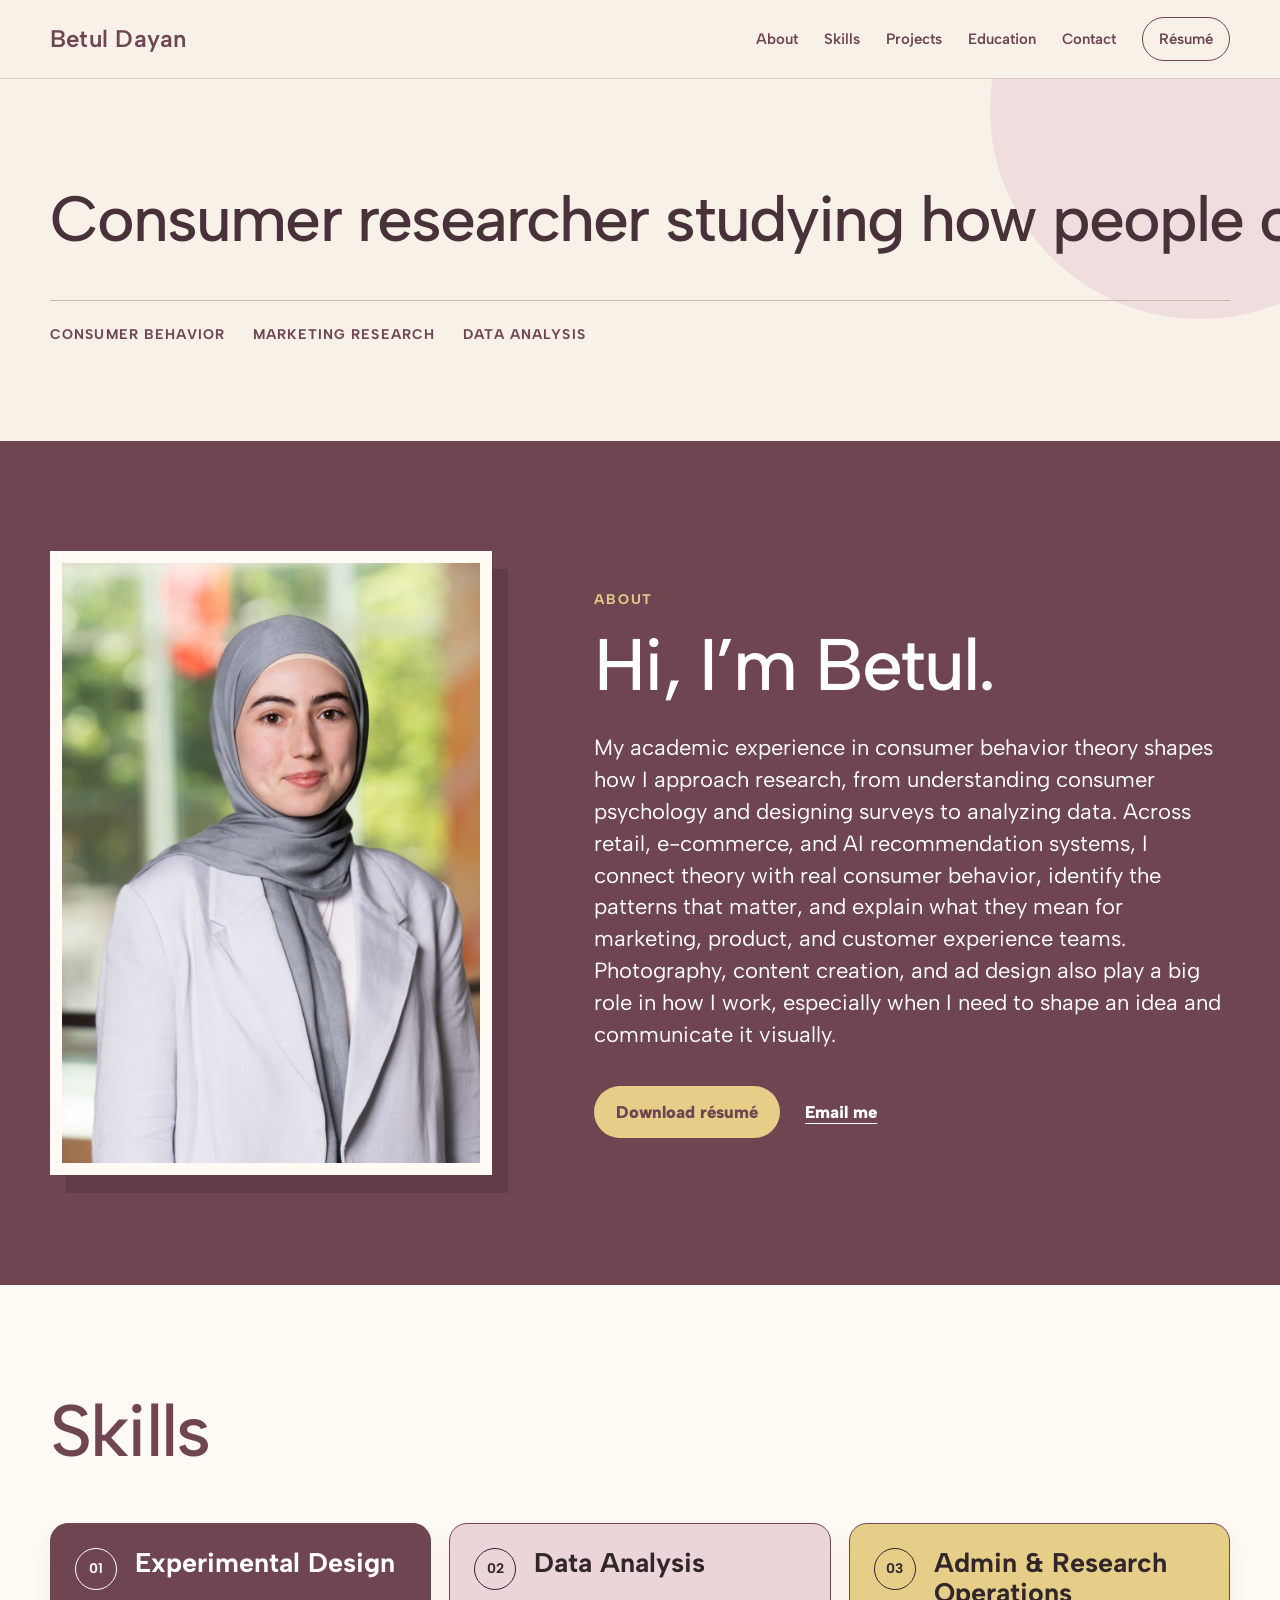
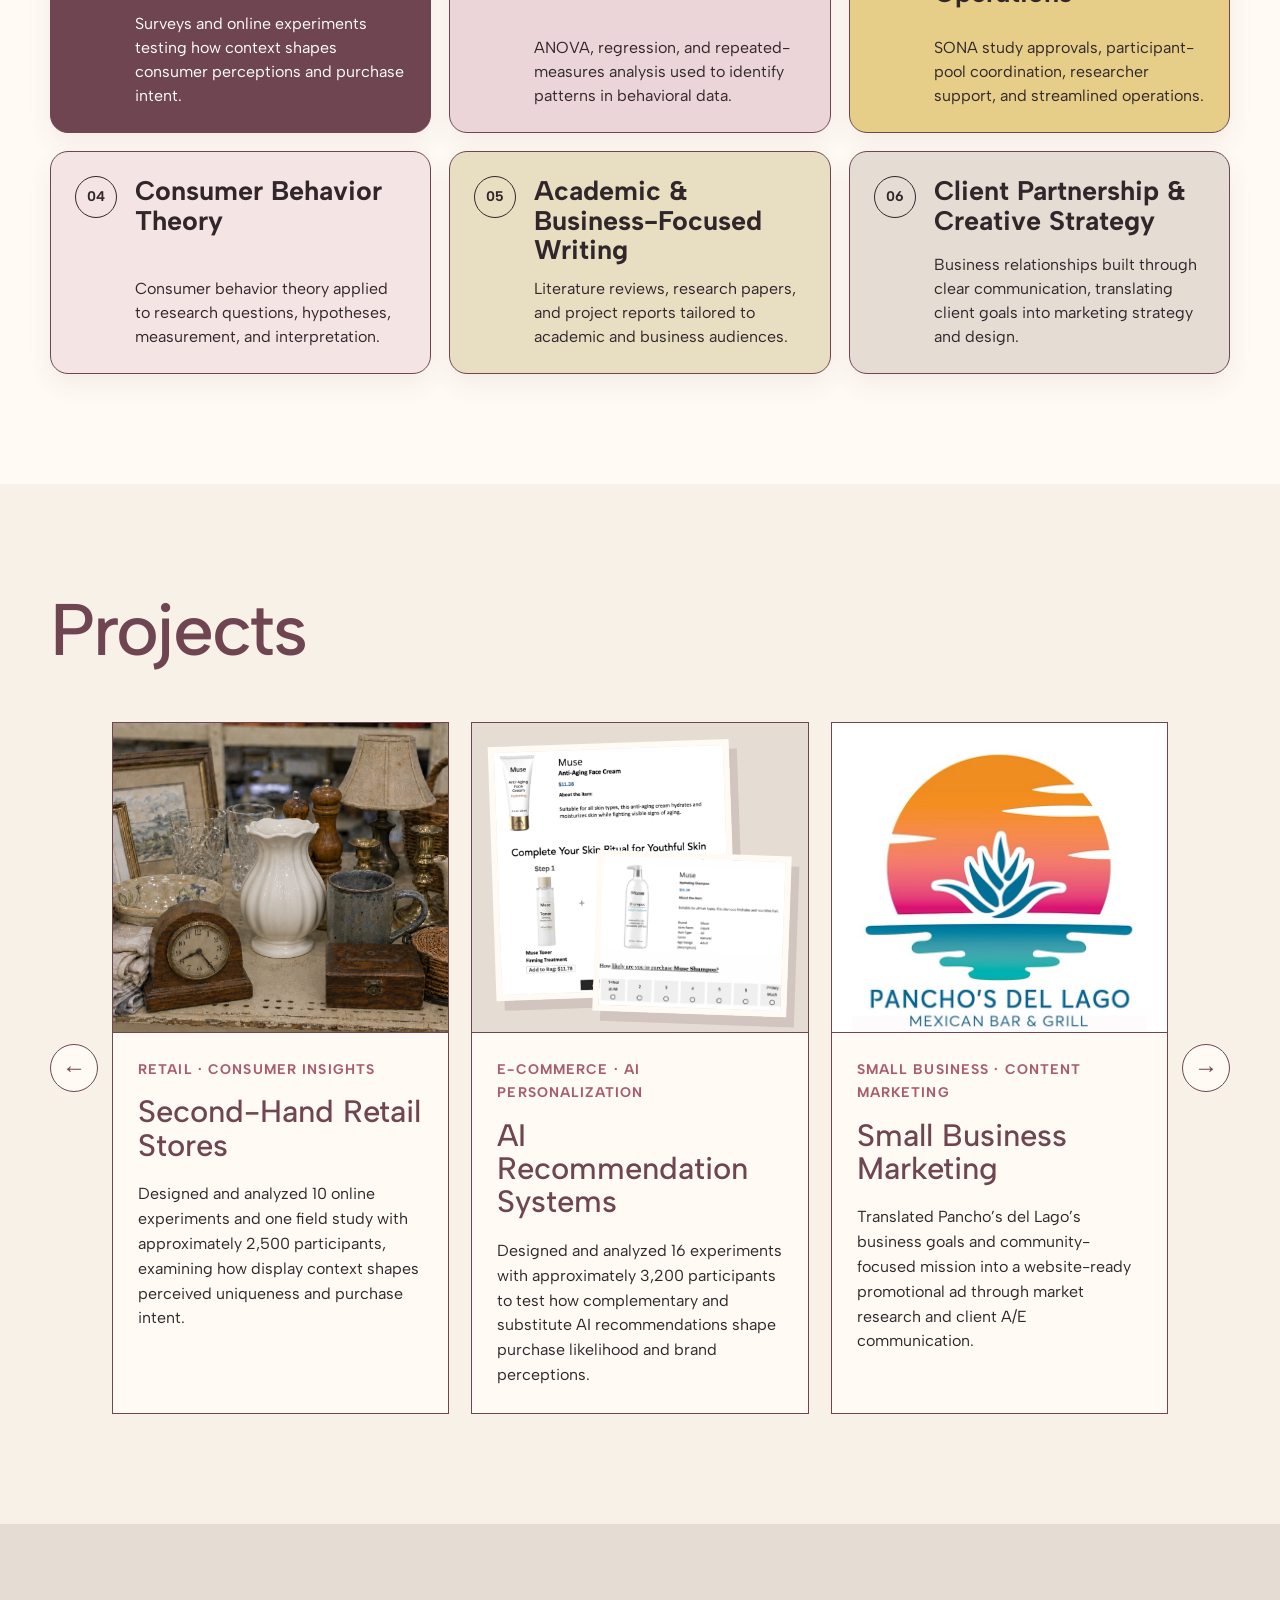
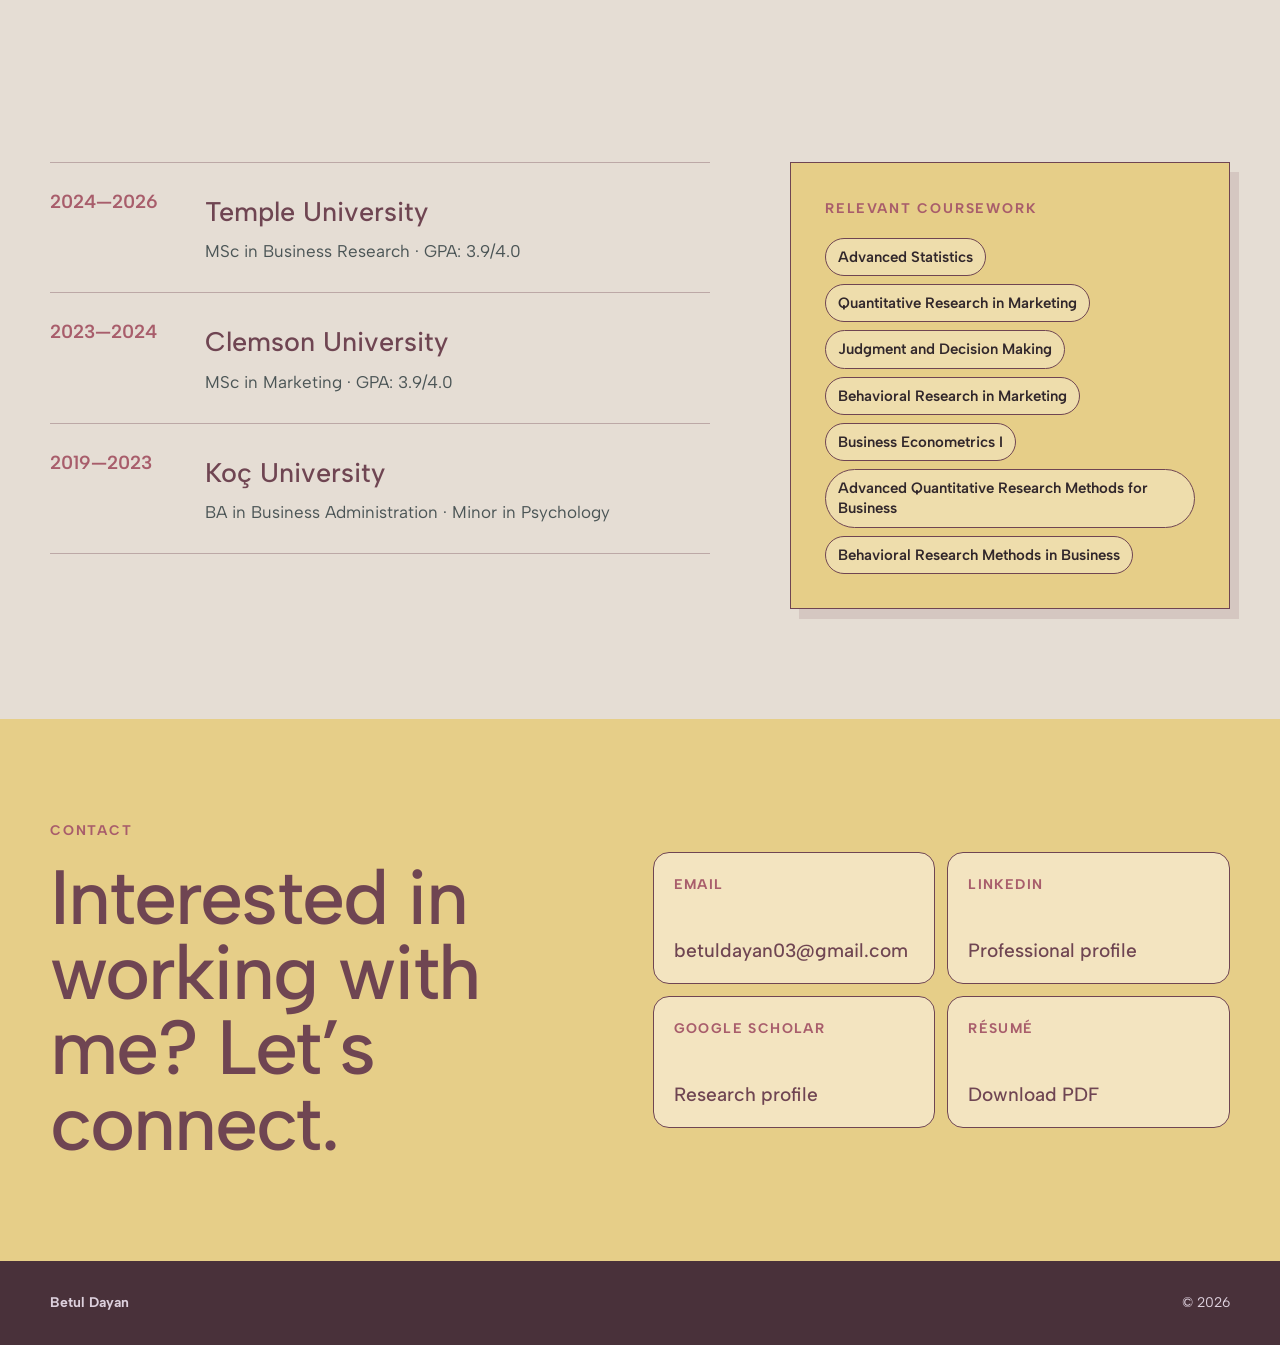
==== commit 9d3fe6ae: "Refine homepage introduction and about copy" ====
--- a/index.html
+++ b/index.html
@@ -23,7 +23,7 @@
     <main id="main">
       <section class="home-hero">
         <div class="shell">
-          <h1 class="reveal intro-title">Hi, I’m Betul — consumer researcher.</h1>
+          <h1 class="reveal intro-title">Consumer researcher studying how people choose.</h1>
           <div class="hero-meta reveal"><span>Consumer behavior</span><span>Marketing research</span><span>Data analysis</span></div>
         </div>
       </section>
@@ -34,8 +34,7 @@
           <div class="about-copy reveal">
             <p class="section-label">About</p>
             <h2>Hi, I’m Betul.</h2>
-            <p class="about-lede">My academic experience in consumer behavior theory shapes how I approach research, from understanding consumer psychology, designing surveys to analyzing data. Across retail, e-commerce, and AI recommendation systems, I connect theory with real consumer behavior, identify the patterns that matter, and explain what they mean for marketing, product, and customer experience teams.</p>
-            <p>My experience with photography, content creation, and ad design also brings a creative perspective to my research and helps turn ideas into clear, engaging marketing work.</p>
+            <p class="about-lede">My academic experience in consumer behavior theory shapes how I approach research, from understanding consumer psychology and designing surveys to analyzing data. Across retail, e-commerce, and AI recommendation systems, I connect theory with real consumer behavior, identify the patterns that matter, and explain what they mean for marketing, product, and customer experience teams. Photography, content creation, and ad design also play a big role in how I work, especially when I need to shape an idea and communicate it visually.</p>
             <div class="button-row"><a class="button primary-button" href="assets/Betul_Dayan_Resume.pdf" download>Download résumé</a><a class="text-link" href="mailto:betuldayan03@gmail.com">Email me</a></div>
           </div>
         </div>
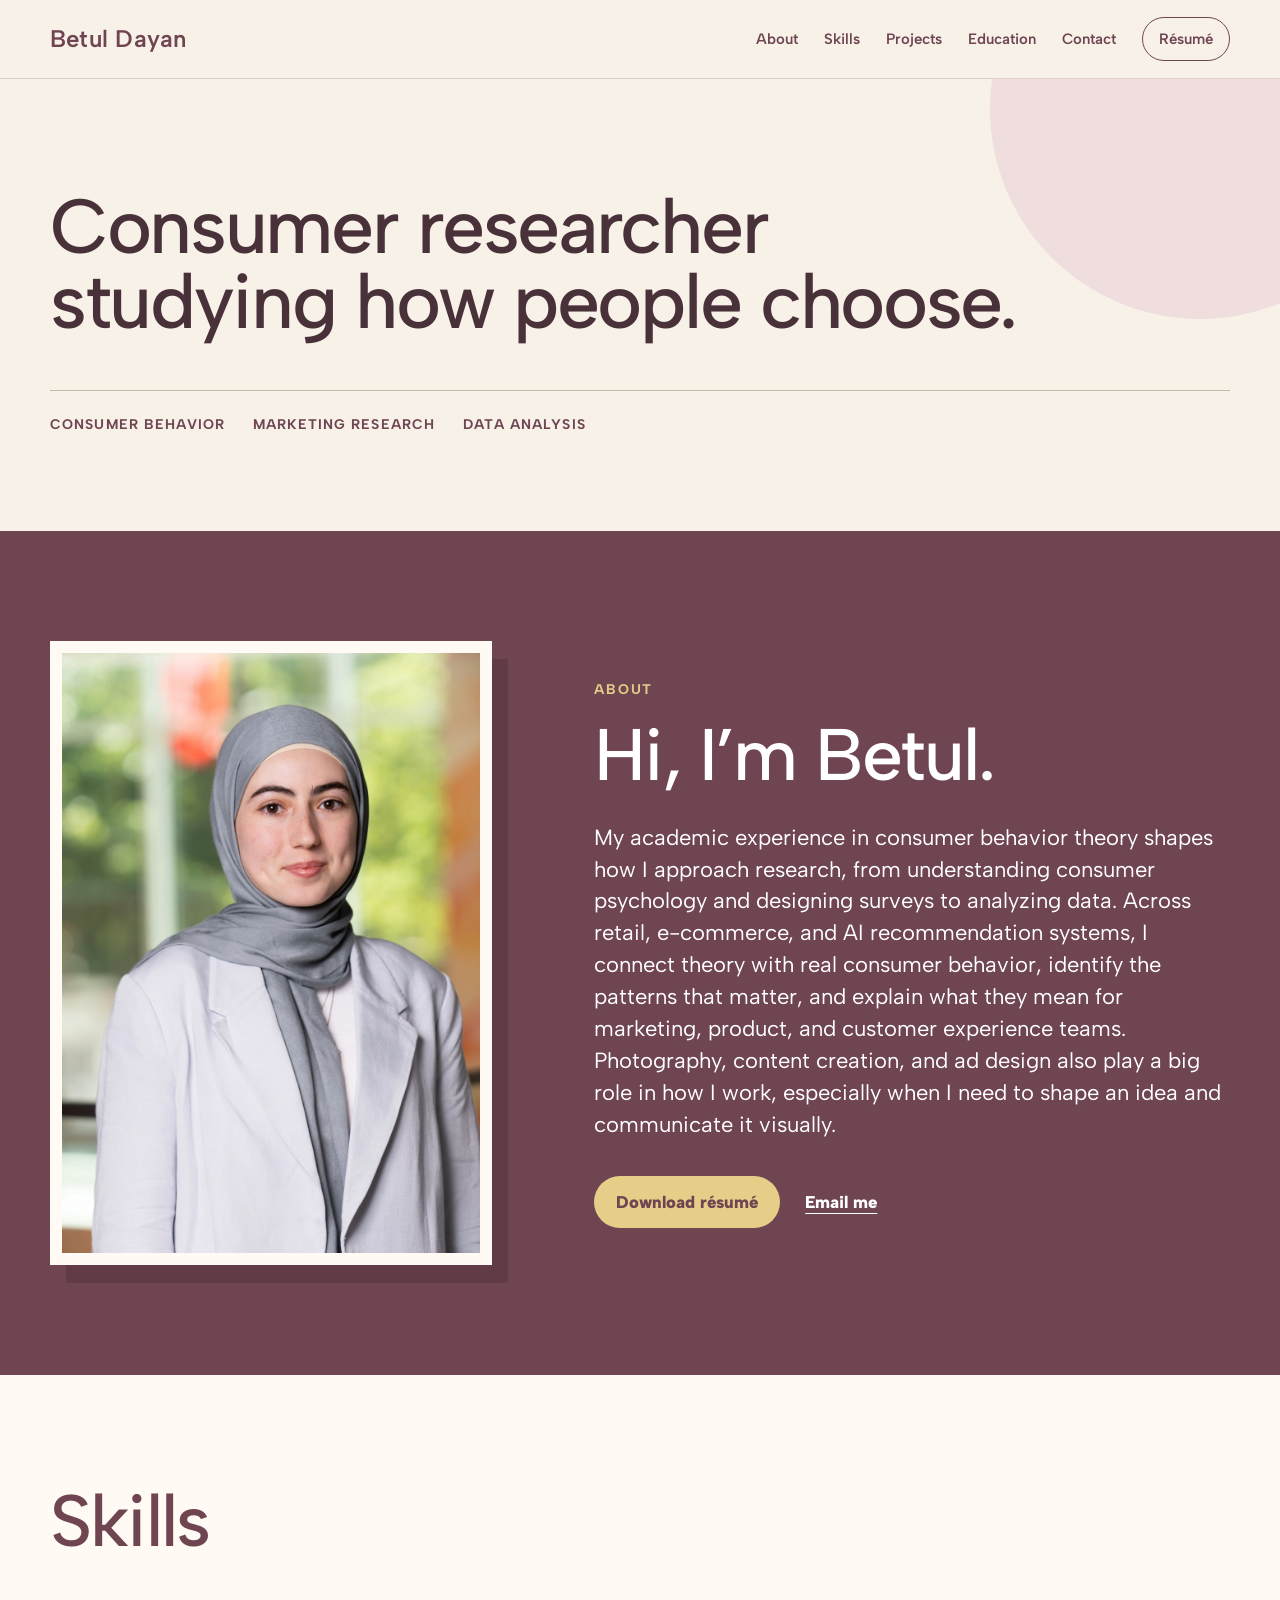
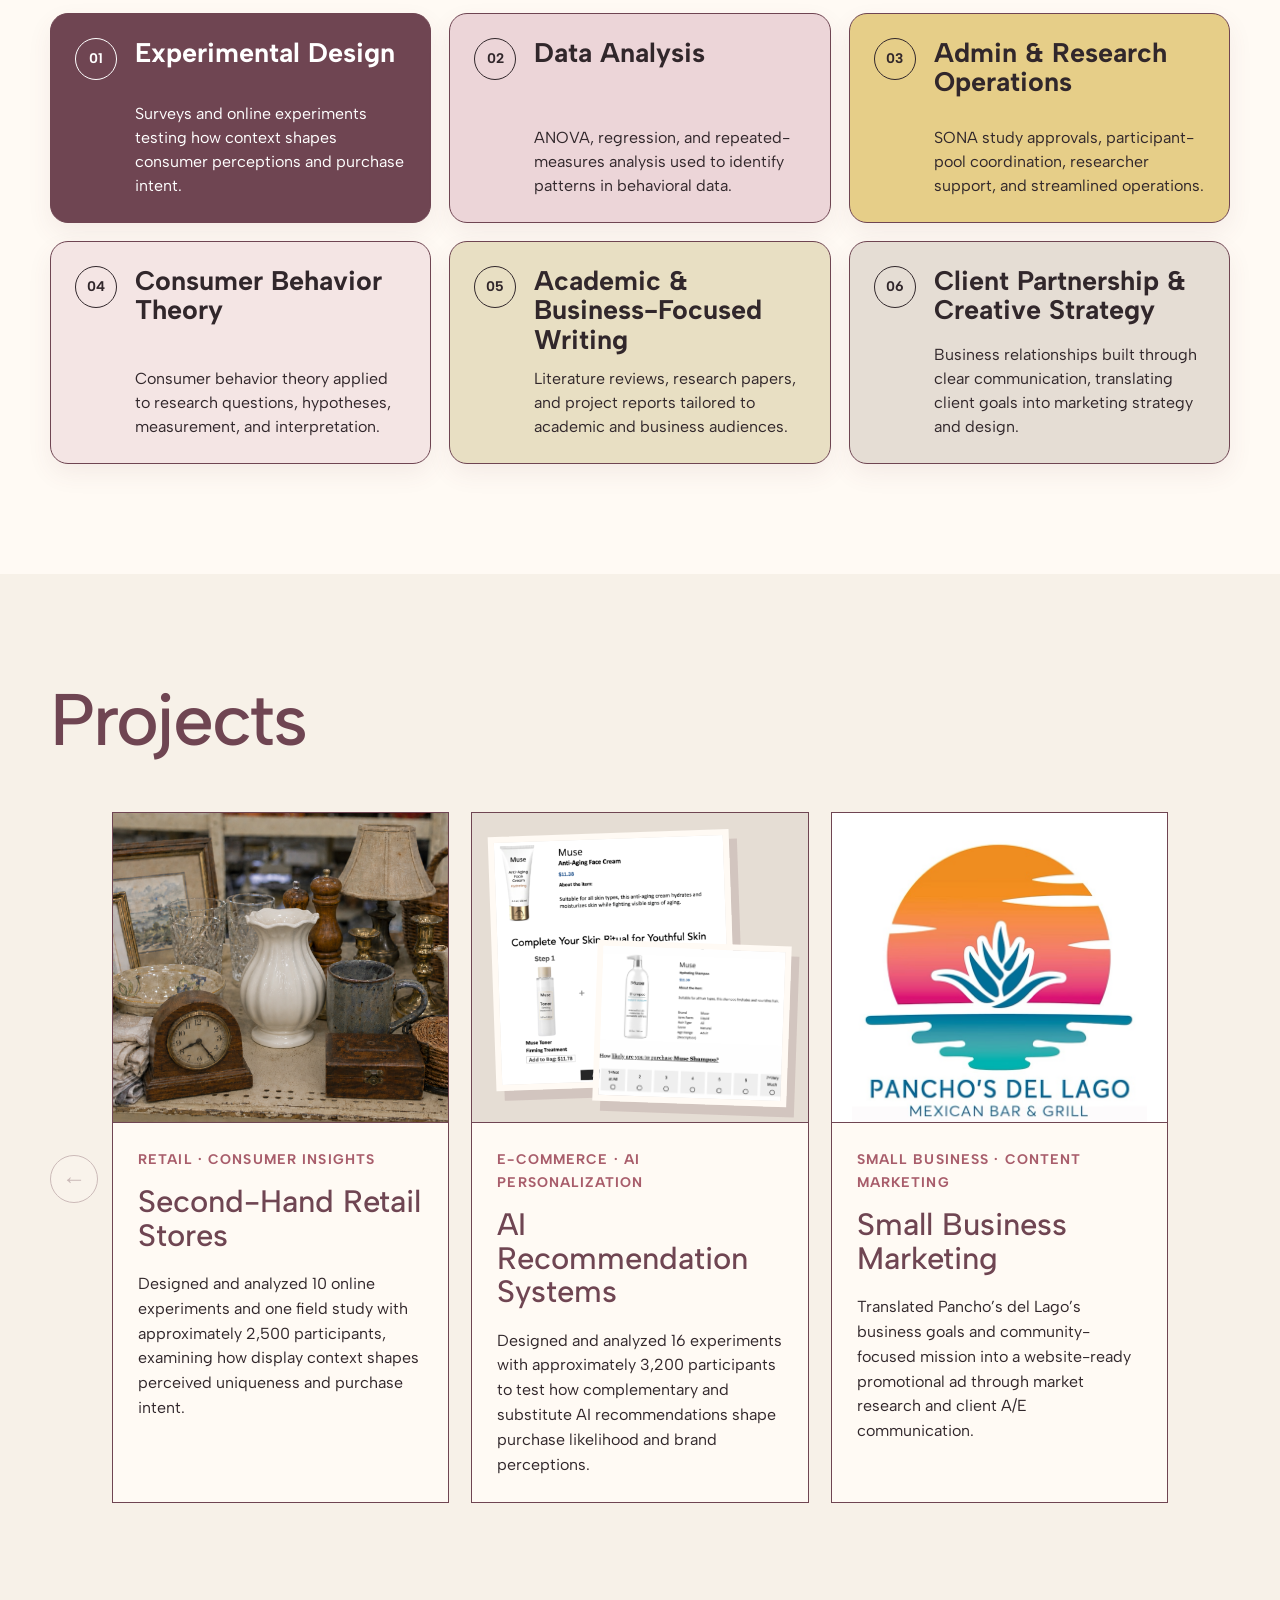
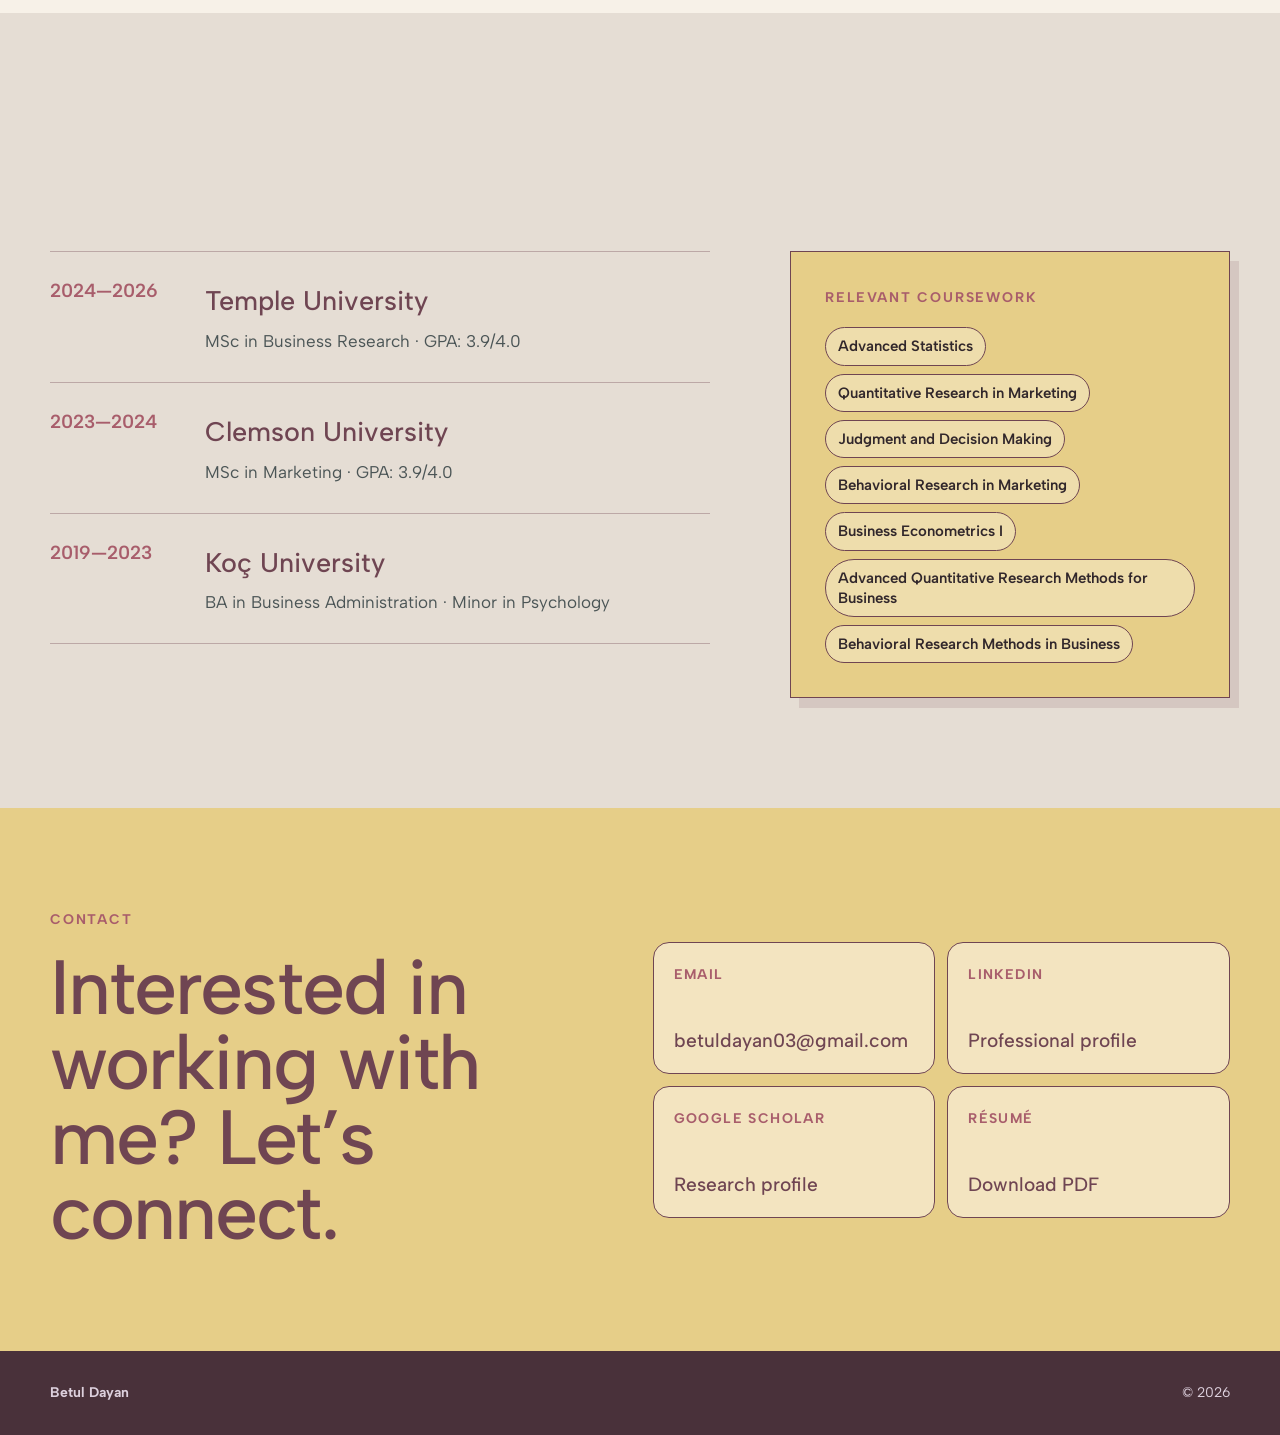
==== commit da1a3b00: "Fix responsive homepage headline" ====
--- a/index.html
+++ b/index.html
@@ -5,7 +5,7 @@
     <meta name="viewport" content="width=device-width, initial-scale=1" />
     <meta name="description" content="Betul Dayan is a consumer researcher connecting behavioral theory, data, and creative marketing strategy." />
     <title>Betul Dayan | Consumer Researcher</title>
-    <link rel="stylesheet" href="styles.css?v=21" />
+    <link rel="stylesheet" href="styles.css?v=22" />
     <script defer src="script.js?v=2"></script>
   </head>
   <body id="top">
--- a/styles.css
+++ b/styles.css
@@ -35,7 +35,7 @@
 .home-hero::after { content: ""; position: absolute; width: 420px; height: 420px; right: -130px; top: -180px; border-radius: 50%; background: var(--rose); opacity: .65; }
 .home-hero .shell { position: relative; z-index: 1; }
 .home-hero h1 { max-width: 1050px; margin: 0; color: var(--plum-dark); font-family: var(--font-display); font-size: clamp(4rem, 8.7vw, 8.2rem); font-weight: 500; line-height: .95; letter-spacing: -.03em; }
-.home-hero h1.intro-title { max-width: none; font-size: clamp(3rem, 5.5vw, 4rem); white-space: nowrap; }
+.home-hero h1.intro-title { max-width: 1000px; font-size: clamp(3rem, 6vw, 5.25rem); line-height: .98; white-space: normal; overflow-wrap: anywhere; text-wrap: balance; }
 .hero-meta { display: flex; flex-wrap: wrap; gap: 12px 28px; margin-top: 50px; border-top: 1px solid var(--line); padding-top: 22px; color: var(--plum); font-size: 14px; font-weight: 700; letter-spacing: .08em; text-transform: uppercase; }
 
 .about-section { padding: 110px 0; background: var(--plum); color: #fff; }
@@ -276,7 +276,7 @@
   .site-nav .nav-pill { margin-top: 8px; text-align: center; }
   .home-hero { padding: 78px 0 70px; }
   .home-hero h1 { font-size: clamp(3.5rem, 17vw, 5.2rem); }
-  .home-hero h1.intro-title { font-size: clamp(3rem, 13vw, 4.5rem); white-space: normal; }
+  .home-hero h1.intro-title { font-size: clamp(2.8rem, 12vw, 4rem); }
   .about-section, .capabilities-section, .projects-section, .experience-section, .contact-section, .project-details, .project-demo-section, .rec-showcase { padding: 80px 0; }
   .about-layout { grid-template-columns: 1fr; gap: 55px; }
   .about-photo { max-width: 520px; }
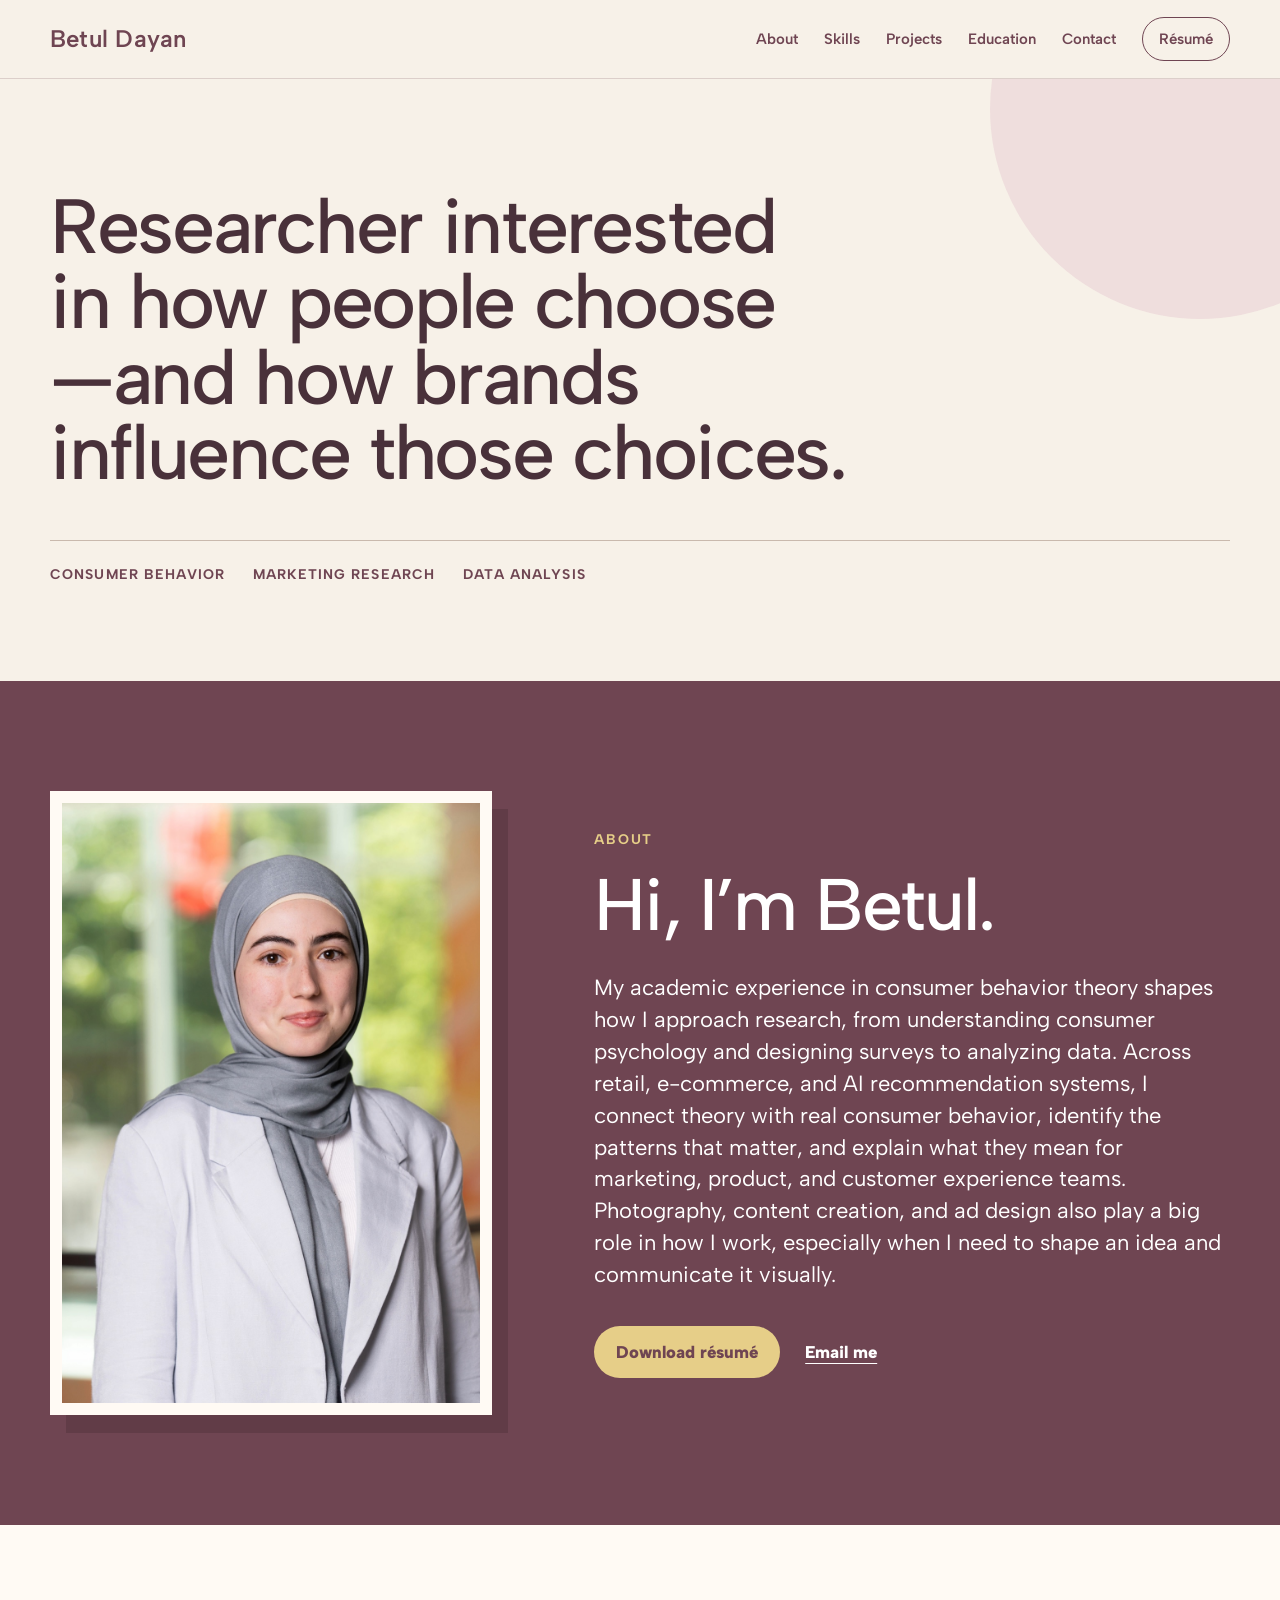
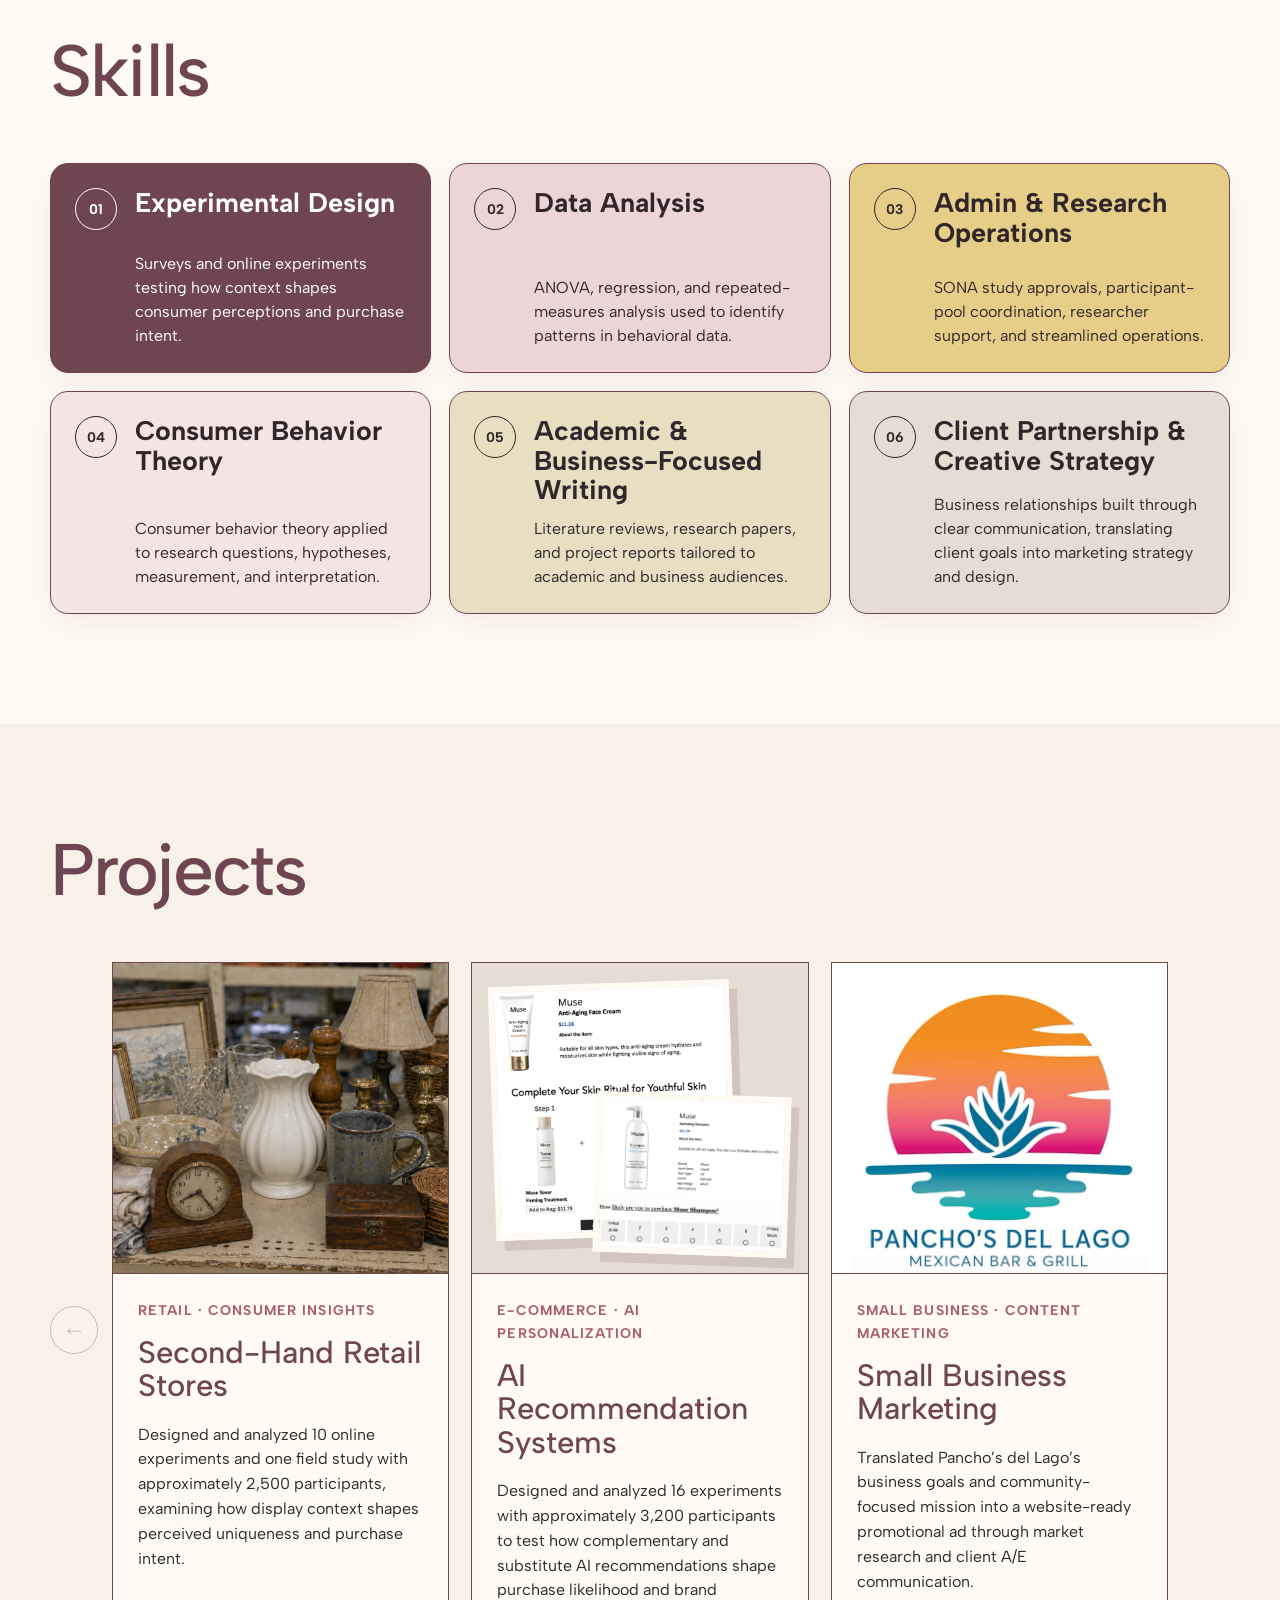
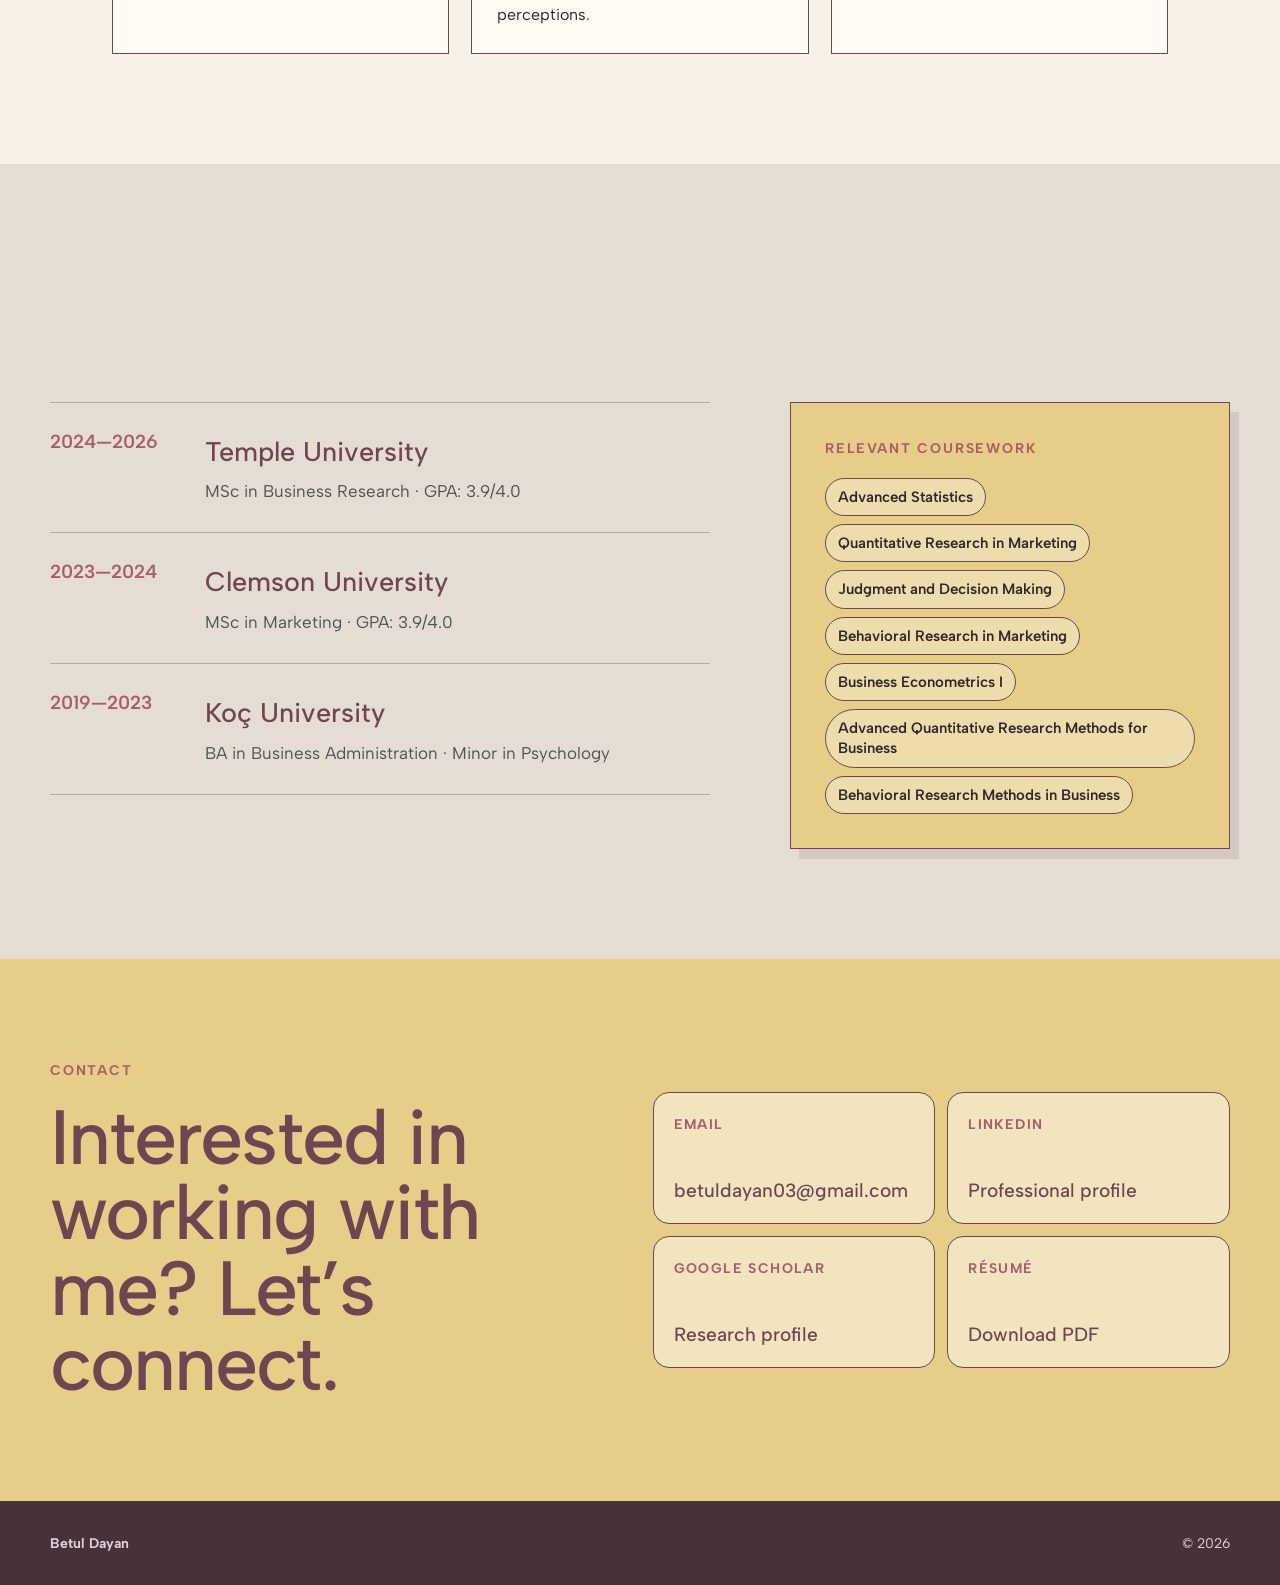
==== commit d271cf79: "Update homepage research positioning" ====
--- a/index.html
+++ b/index.html
@@ -23,7 +23,7 @@
     <main id="main">
       <section class="home-hero">
         <div class="shell">
-          <h1 class="reveal intro-title">Consumer researcher studying how people choose.</h1>
+          <h1 class="reveal intro-title">Researcher interested in how people choose—and how brands influence those choices.</h1>
           <div class="hero-meta reveal"><span>Consumer behavior</span><span>Marketing research</span><span>Data analysis</span></div>
         </div>
       </section>
--- a/styles.css
+++ b/styles.css
@@ -246,12 +246,11 @@
 .photography-album-heading { max-width: 720px; margin-bottom: 32px; }
 .photography-album-heading h2 { margin: 0; color: var(--plum); font-family: var(--font-display); font-size: clamp(2.5rem, 4vw, 4rem); font-weight: 500; line-height: 1; letter-spacing: -.025em; }
 .photography-album-heading > p:last-child { margin: 18px 0 0; color: var(--muted); font-size: 18px; }
-.photography-grid { width: 100%; display: grid; grid-template-columns: repeat(4, minmax(0,1fr)); gap: 14px; }
+.photography-grid { width: 100%; display: grid; grid-template-columns: repeat(4, minmax(0,1fr)); align-items: start; gap: 14px; }
 .photography-grid figure { display: flex; min-width: 0; flex-direction: column; margin: 0; overflow: hidden; border: 1px solid var(--plum); background: var(--paper-2); padding: 8px; box-shadow: 0 10px 24px rgba(111,69,82,.08); }
 .photography-grid a { display: block; overflow: hidden; }
-.photography-grid img { width: 100%; aspect-ratio: 4 / 5; object-fit: cover; transition: transform .35s ease; }
+.photography-grid img { display: block; width: 100%; height: auto; transition: transform .35s ease; }
 .photography-grid figure:hover img { transform: scale(1.02); }
-.photography-grid figcaption { padding: 12px 4px 3px; color: var(--plum); font-size: 16px; font-weight: 600; line-height: 1.35; }
 
 .reveal { opacity: 0; transform: translateY(22px); transition: opacity .7s ease, transform .7s ease; }
 .reveal.visible { opacity: 1; transform: none; }
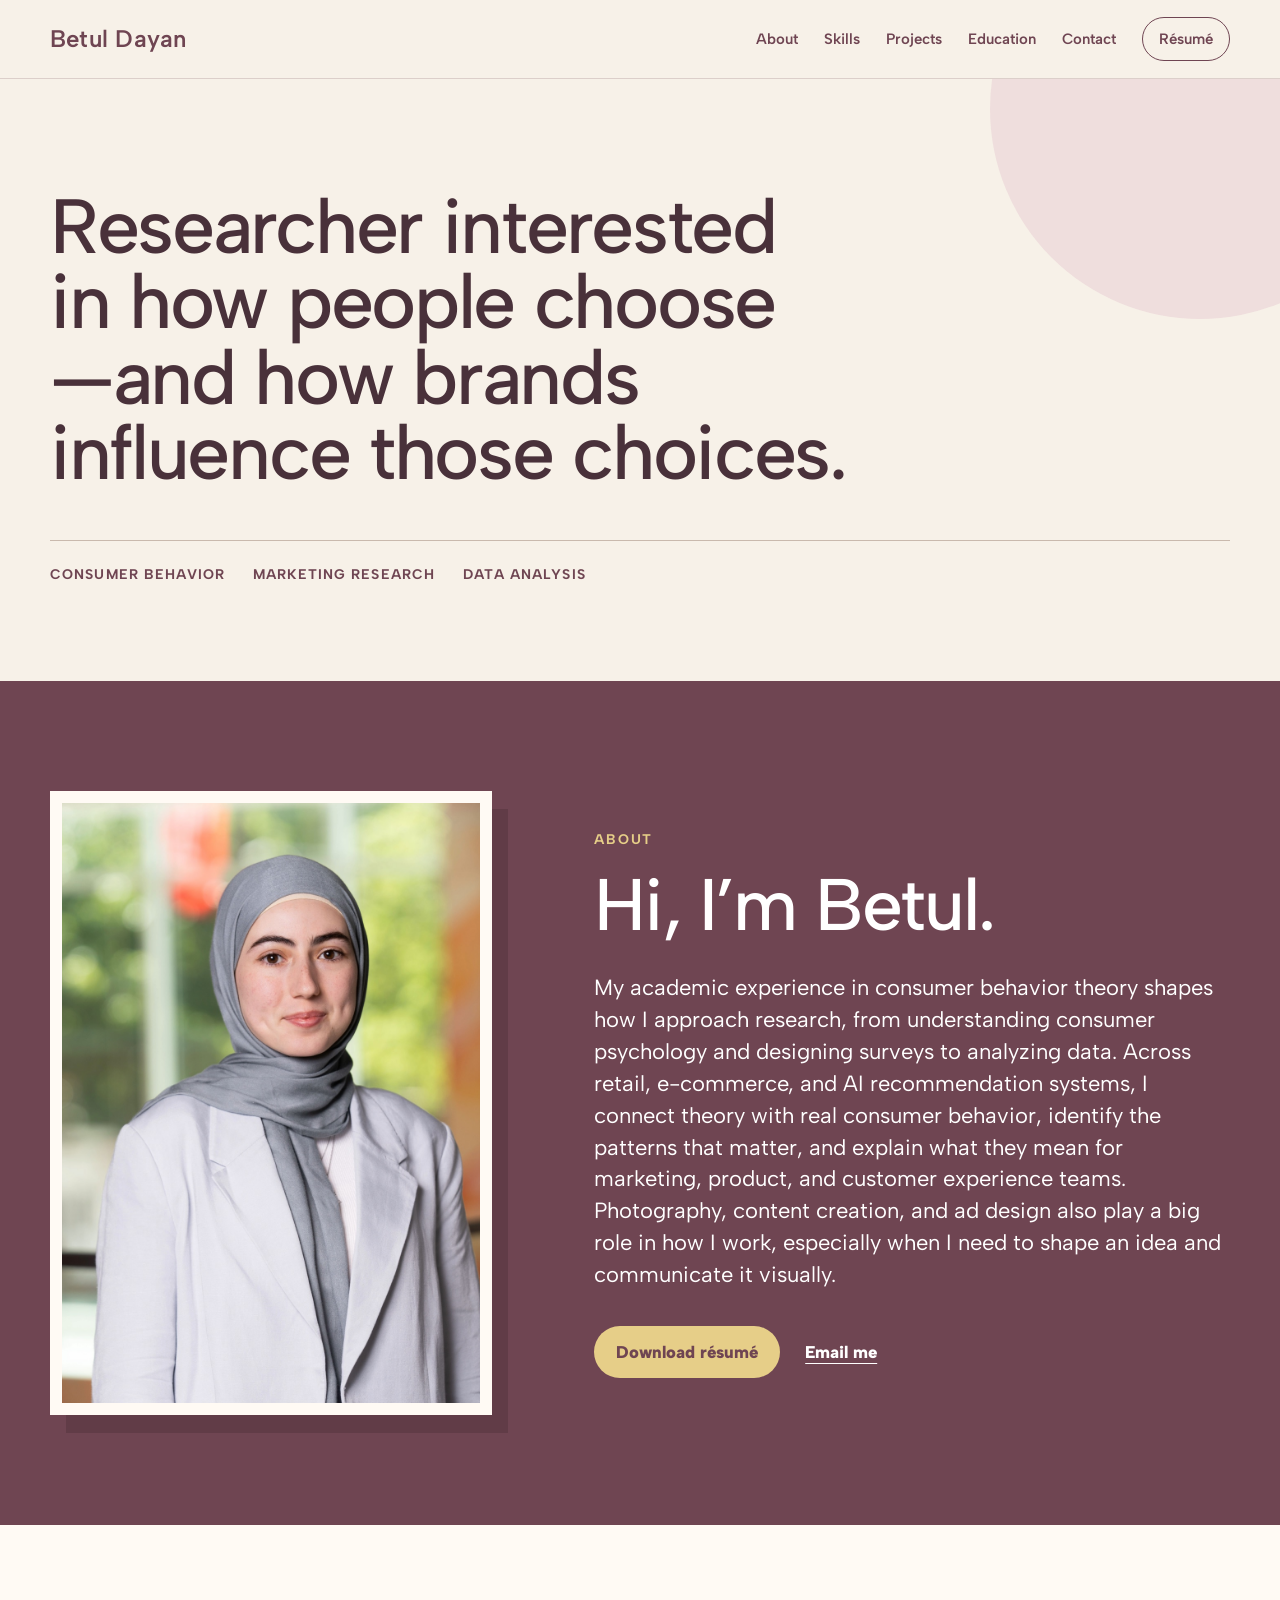
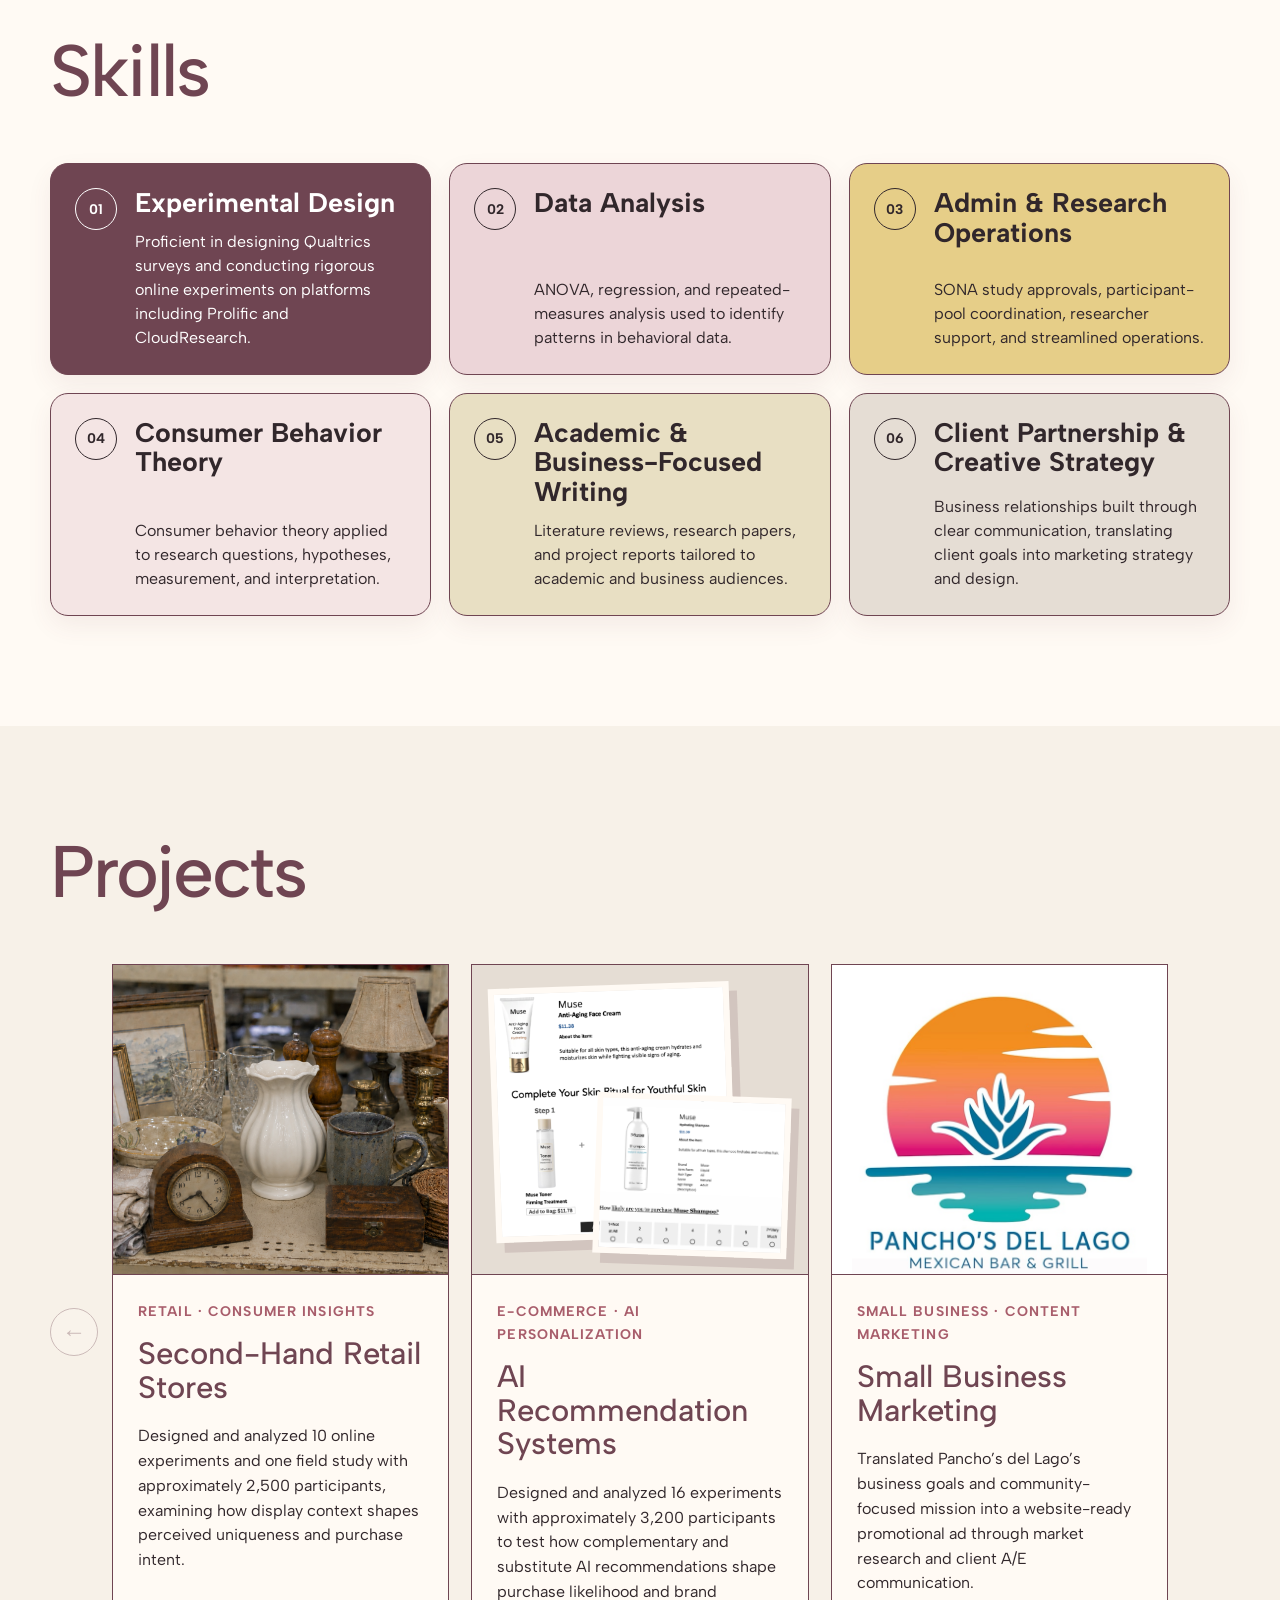
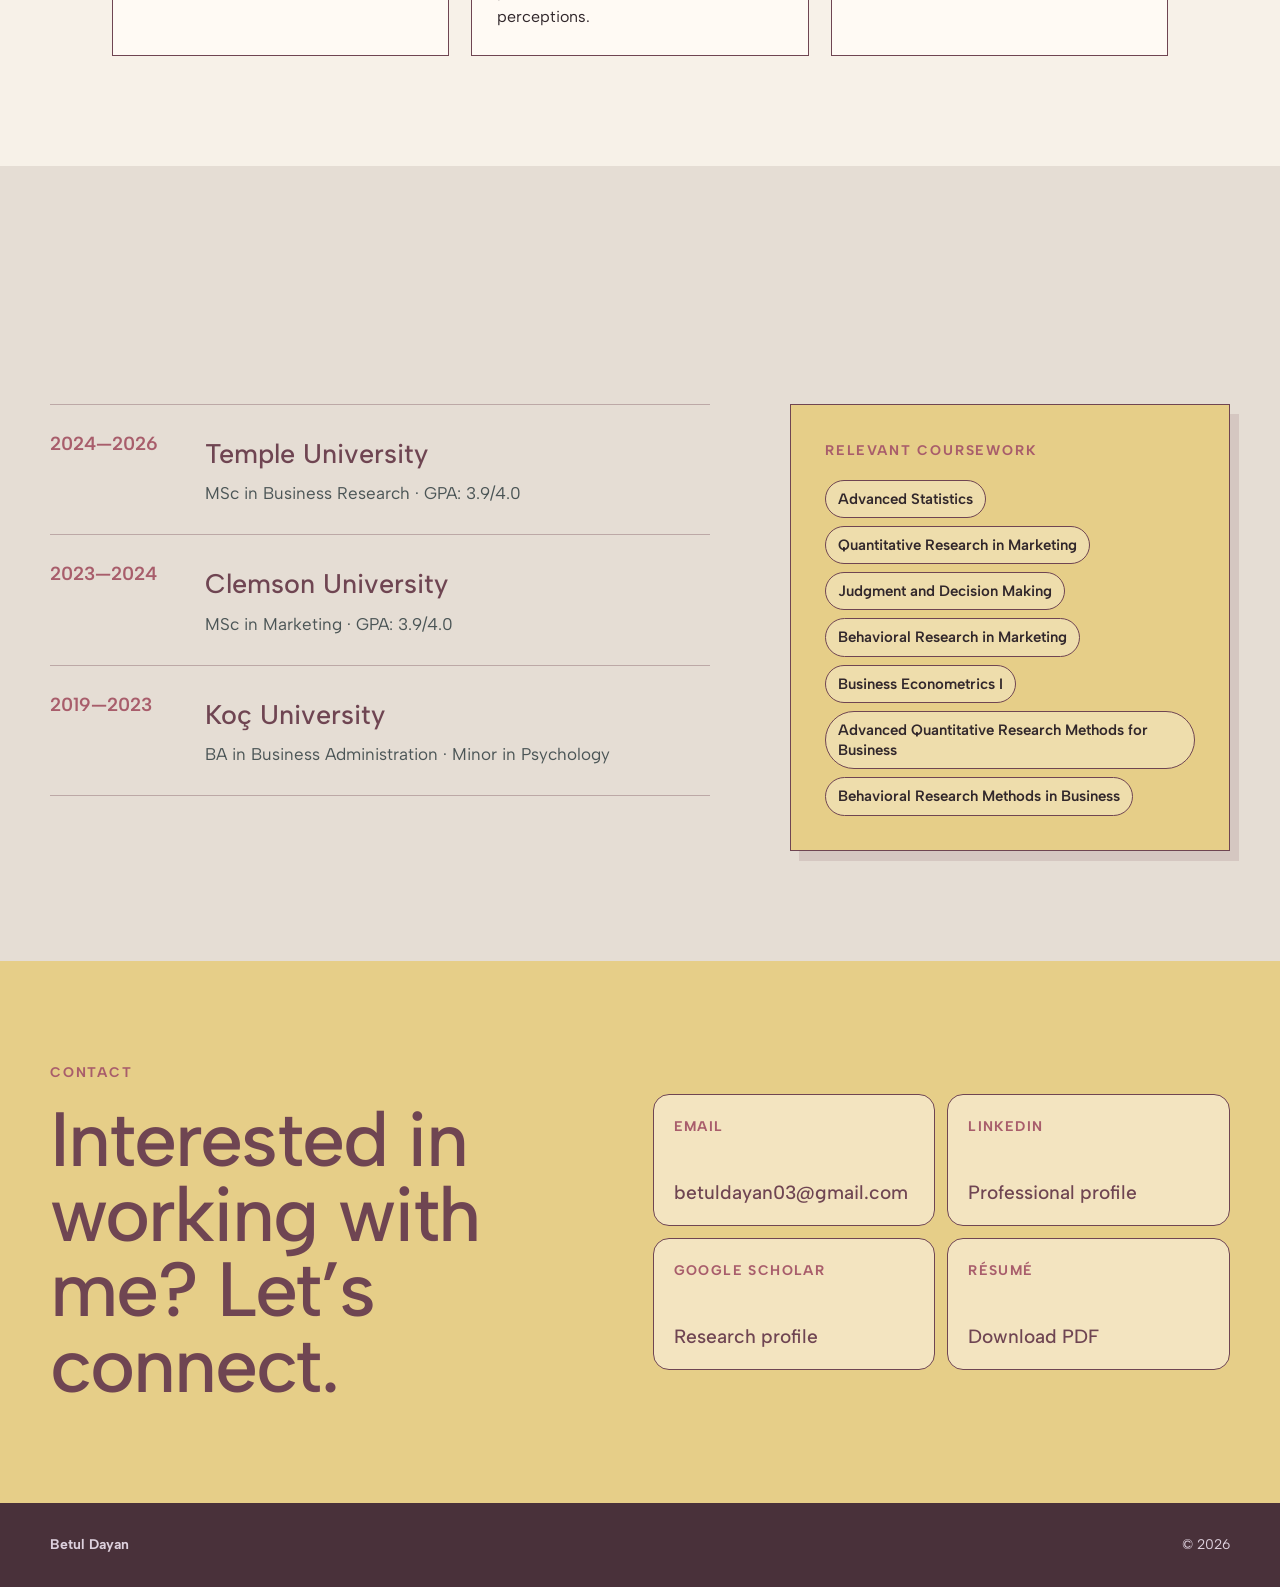
==== commit 59083131: "Update experimental design skill summary" ====
--- a/index.html
+++ b/index.html
@@ -44,7 +44,7 @@
         <div class="shell">
           <div class="section-heading reveal"><h2>Skills</h2></div>
           <div class="capability-grid">
-            <article class="capability-card plum-card reveal"><span>01</span><h3>Experimental Design</h3><p>Surveys and online experiments testing how context shapes consumer perceptions and purchase intent.</p></article>
+            <article class="capability-card plum-card reveal"><span>01</span><h3>Experimental Design</h3><p>Proficient in designing Qualtrics surveys and conducting rigorous online experiments on platforms including Prolific and CloudResearch.</p></article>
             <article class="capability-card coral-card reveal"><span>02</span><h3>Data Analysis</h3><p>ANOVA, regression, and repeated-measures analysis used to identify patterns in behavioral data.</p></article>
             <article class="capability-card yellow-card reveal"><span>03</span><h3>Admin &amp; Research Operations</h3><p>SONA study approvals, participant-pool coordination, researcher support, and streamlined operations.</p></article>
             <article class="capability-card rose-card reveal"><span>04</span><h3>Consumer Behavior Theory</h3><p>Consumer behavior theory applied to research questions, hypotheses, measurement, and interpretation.</p></article>
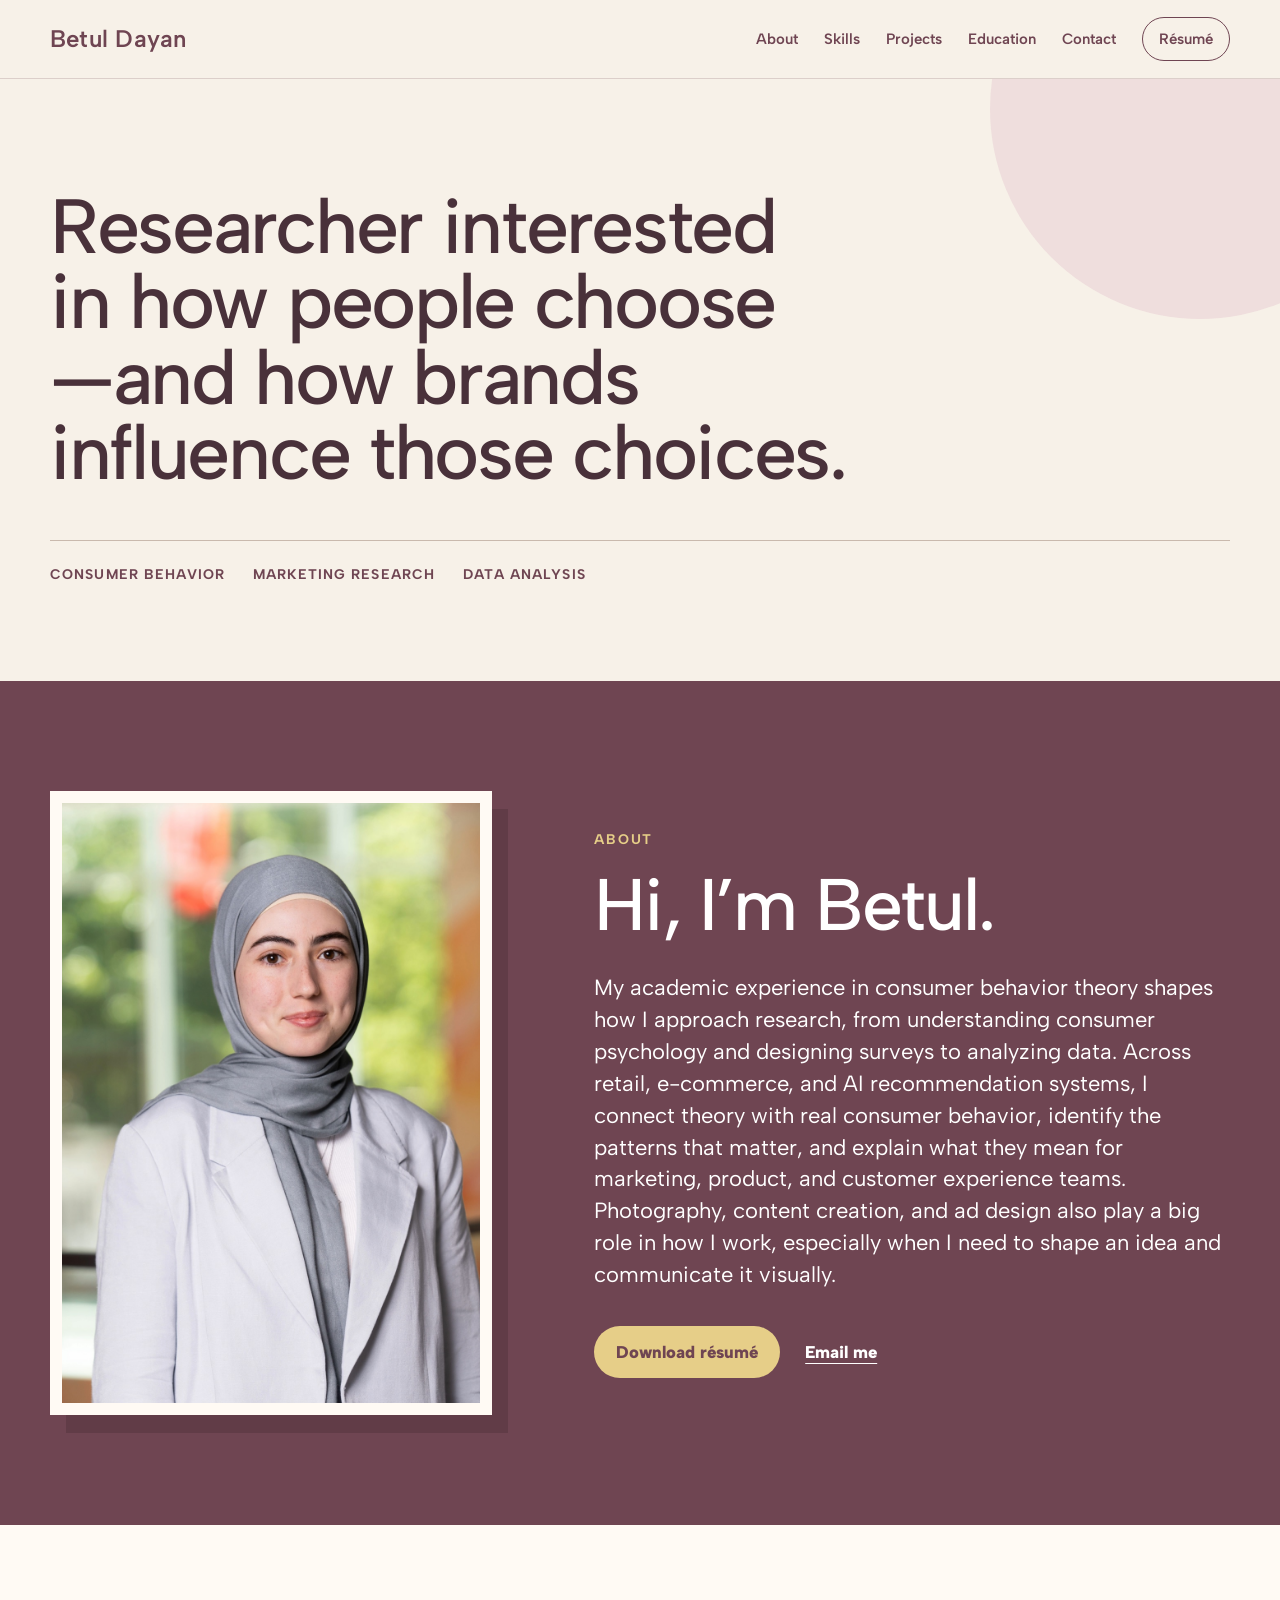
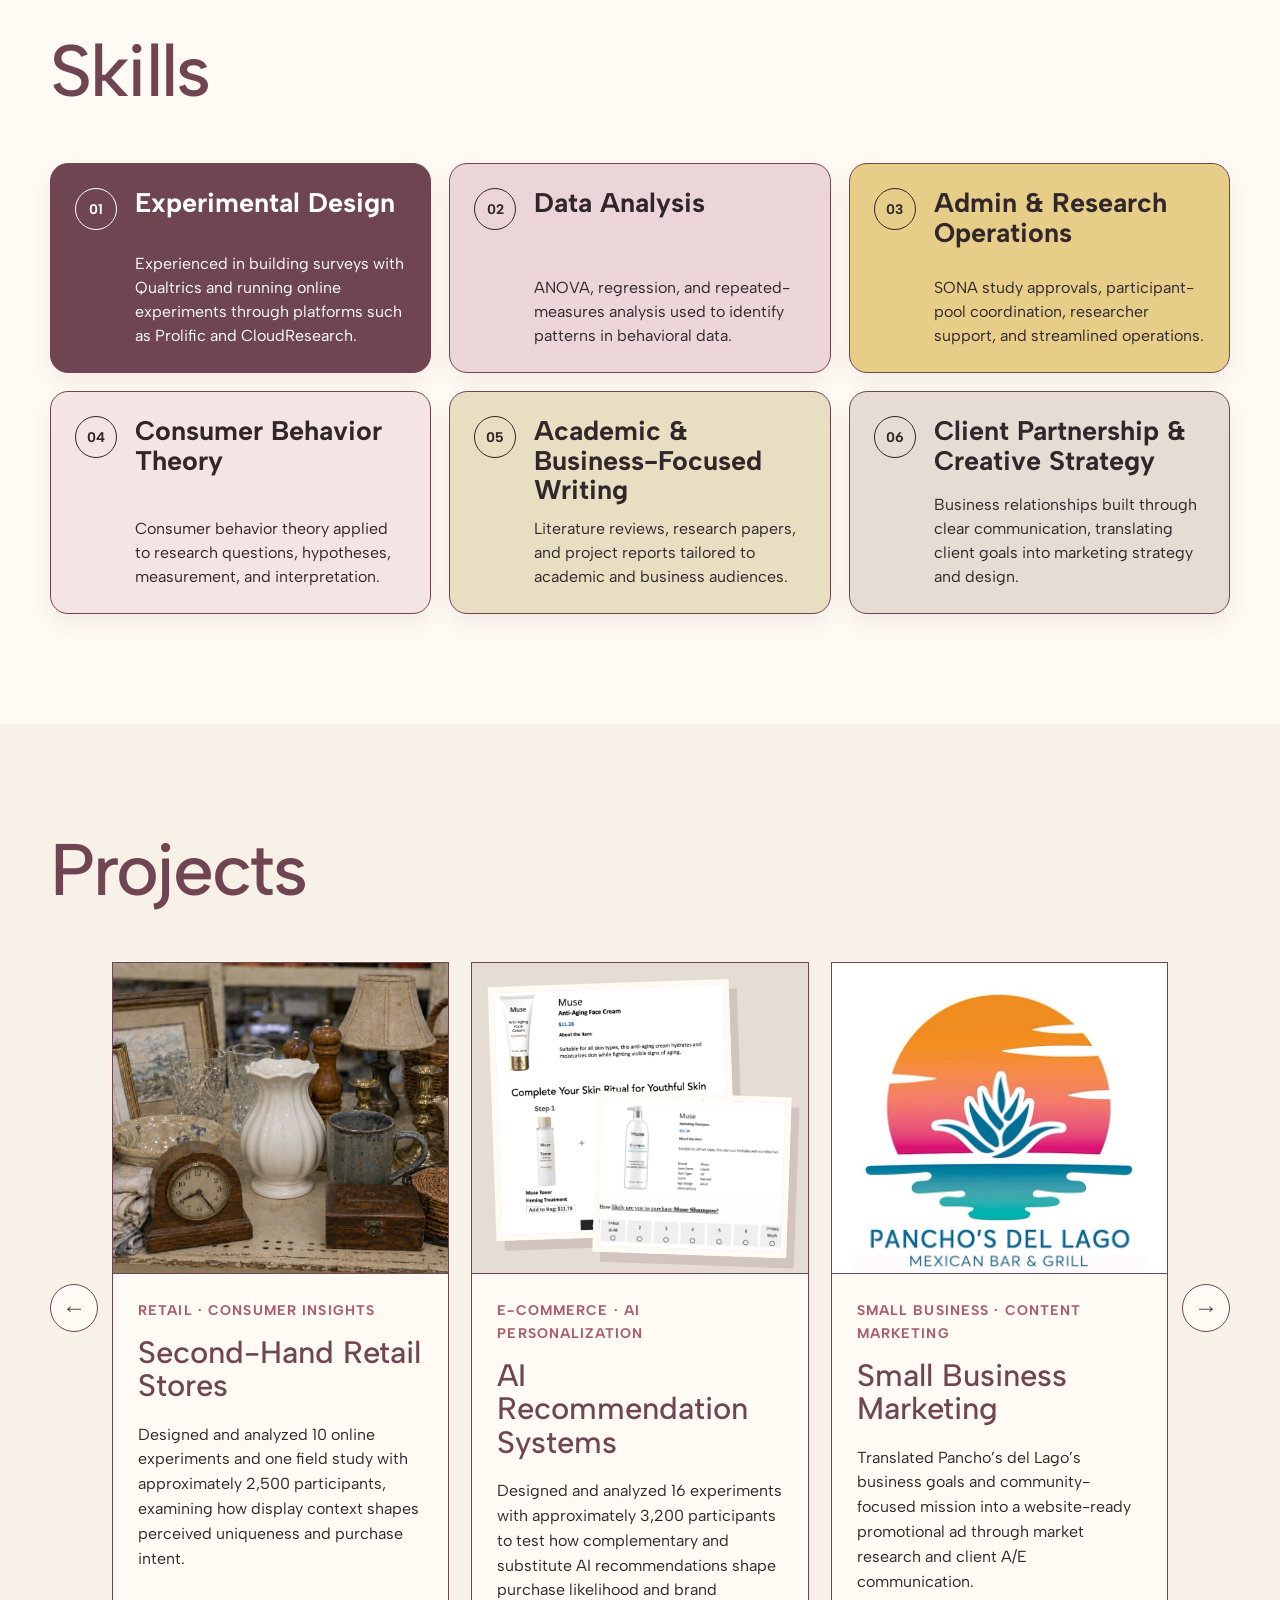
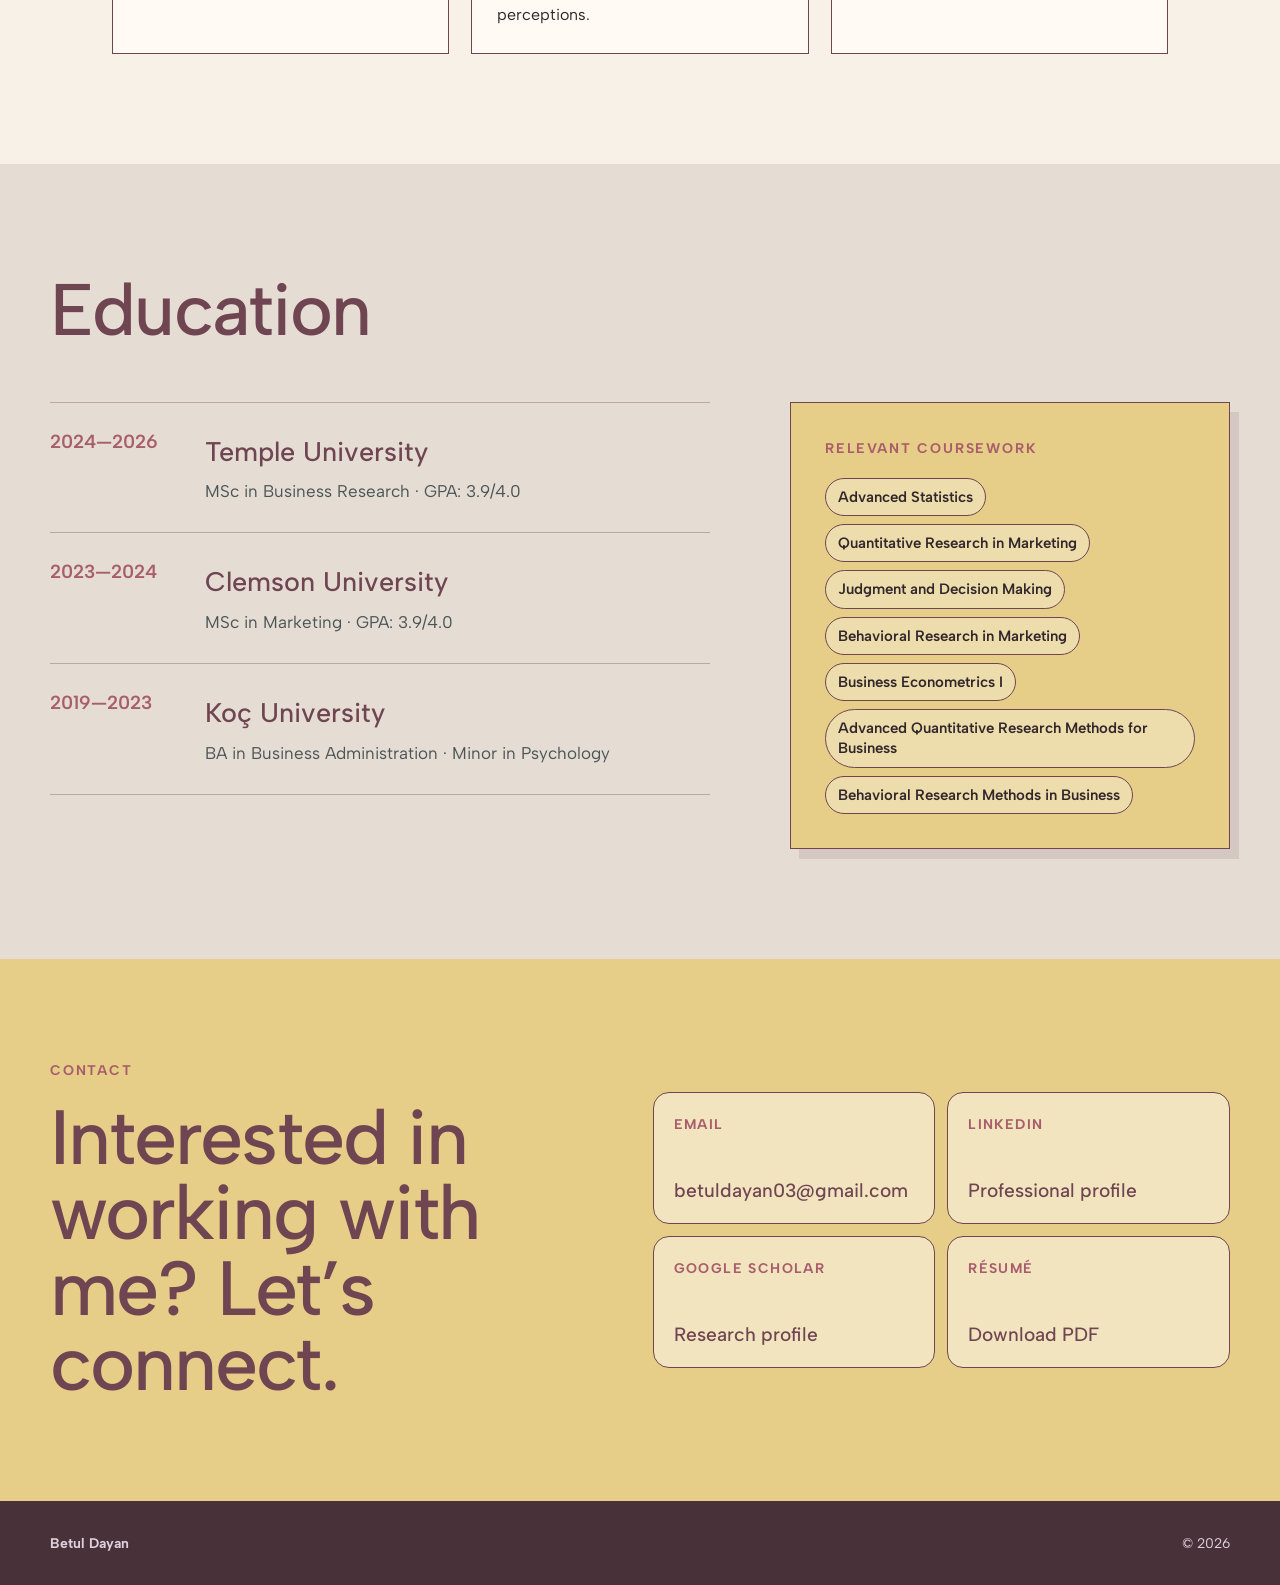
==== commit 67c58b0a: "Refine experimental design skill summary" ====
--- a/index.html
+++ b/index.html
@@ -44,7 +44,7 @@
         <div class="shell">
           <div class="section-heading reveal"><h2>Skills</h2></div>
           <div class="capability-grid">
-            <article class="capability-card plum-card reveal"><span>01</span><h3>Experimental Design</h3><p>Proficient in designing Qualtrics surveys and conducting rigorous online experiments on platforms including Prolific and CloudResearch.</p></article>
+            <article class="capability-card plum-card reveal"><span>01</span><h3>Experimental Design</h3><p>Experienced in building surveys with Qualtrics and running online experiments through platforms such as Prolific and CloudResearch.</p></article>
             <article class="capability-card coral-card reveal"><span>02</span><h3>Data Analysis</h3><p>ANOVA, regression, and repeated-measures analysis used to identify patterns in behavioral data.</p></article>
             <article class="capability-card yellow-card reveal"><span>03</span><h3>Admin &amp; Research Operations</h3><p>SONA study approvals, participant-pool coordination, researcher support, and streamlined operations.</p></article>
             <article class="capability-card rose-card reveal"><span>04</span><h3>Consumer Behavior Theory</h3><p>Consumer behavior theory applied to research questions, hypotheses, measurement, and interpretation.</p></article>
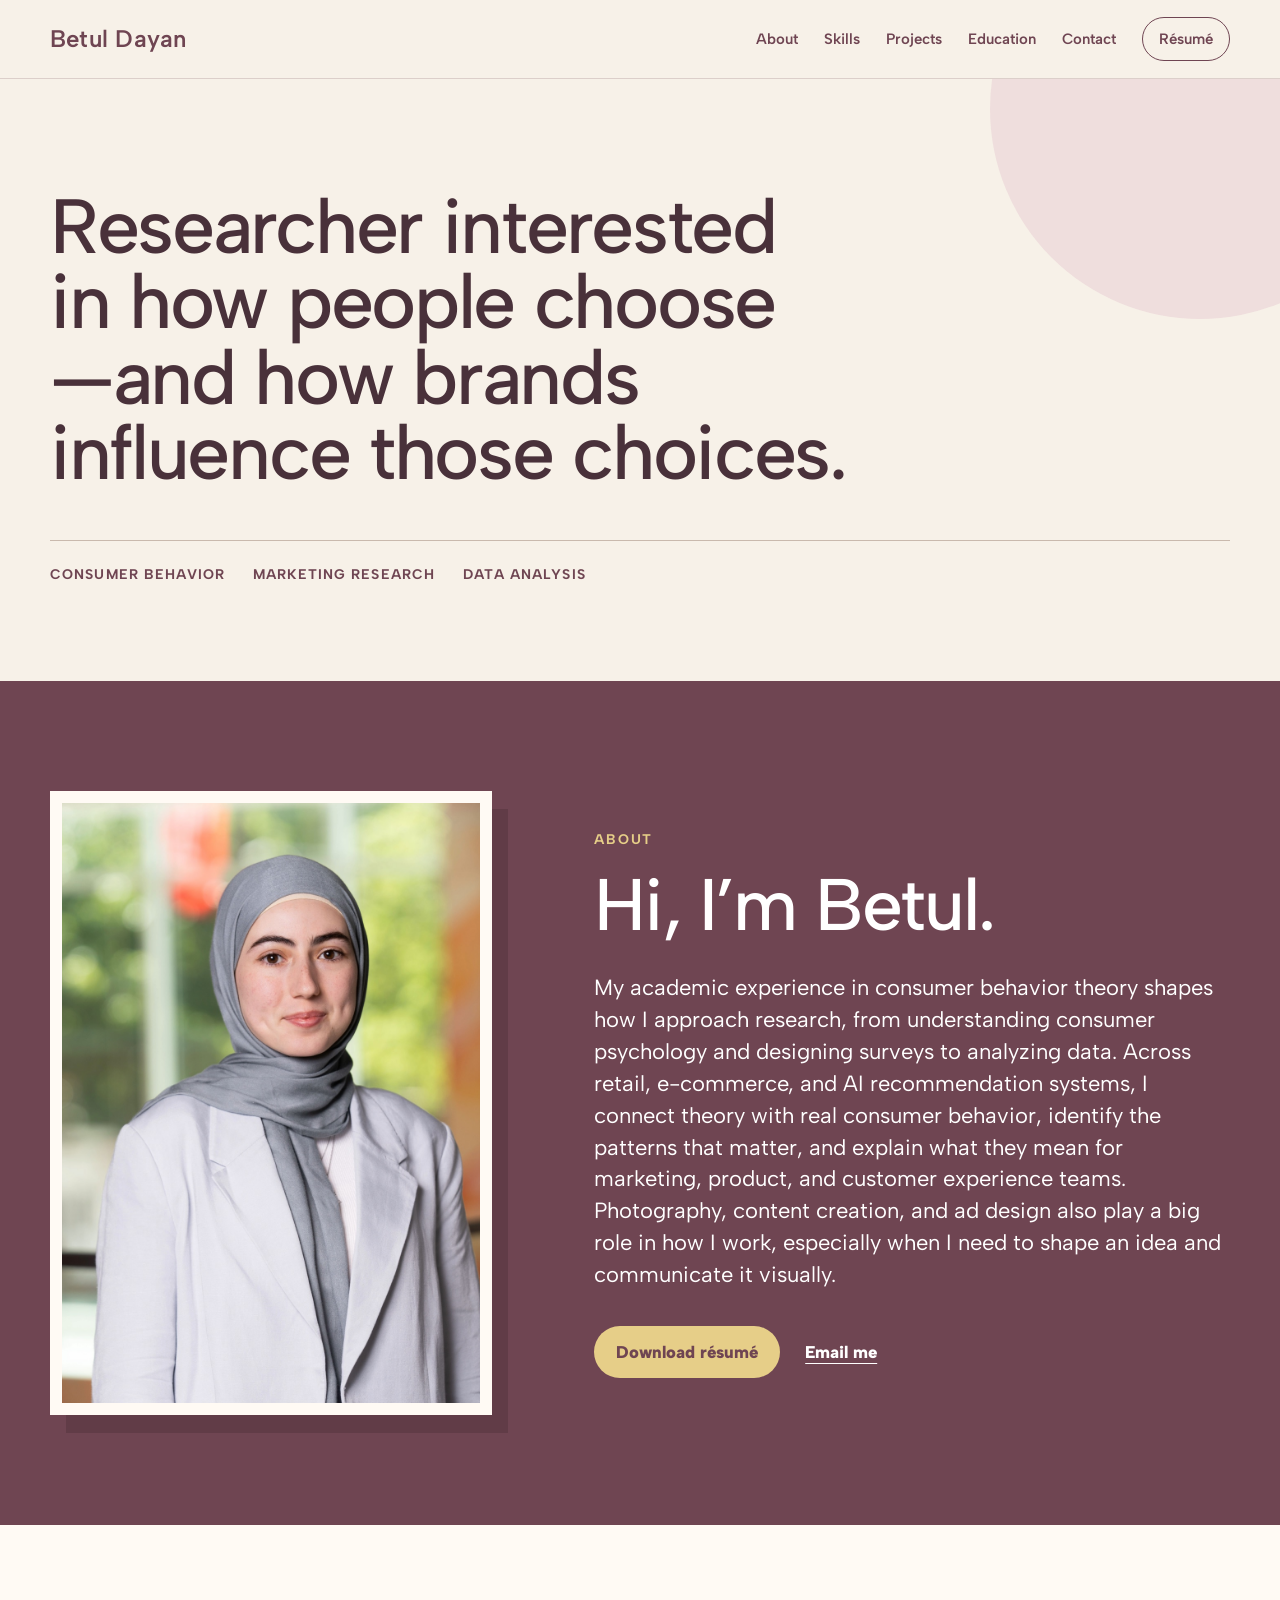
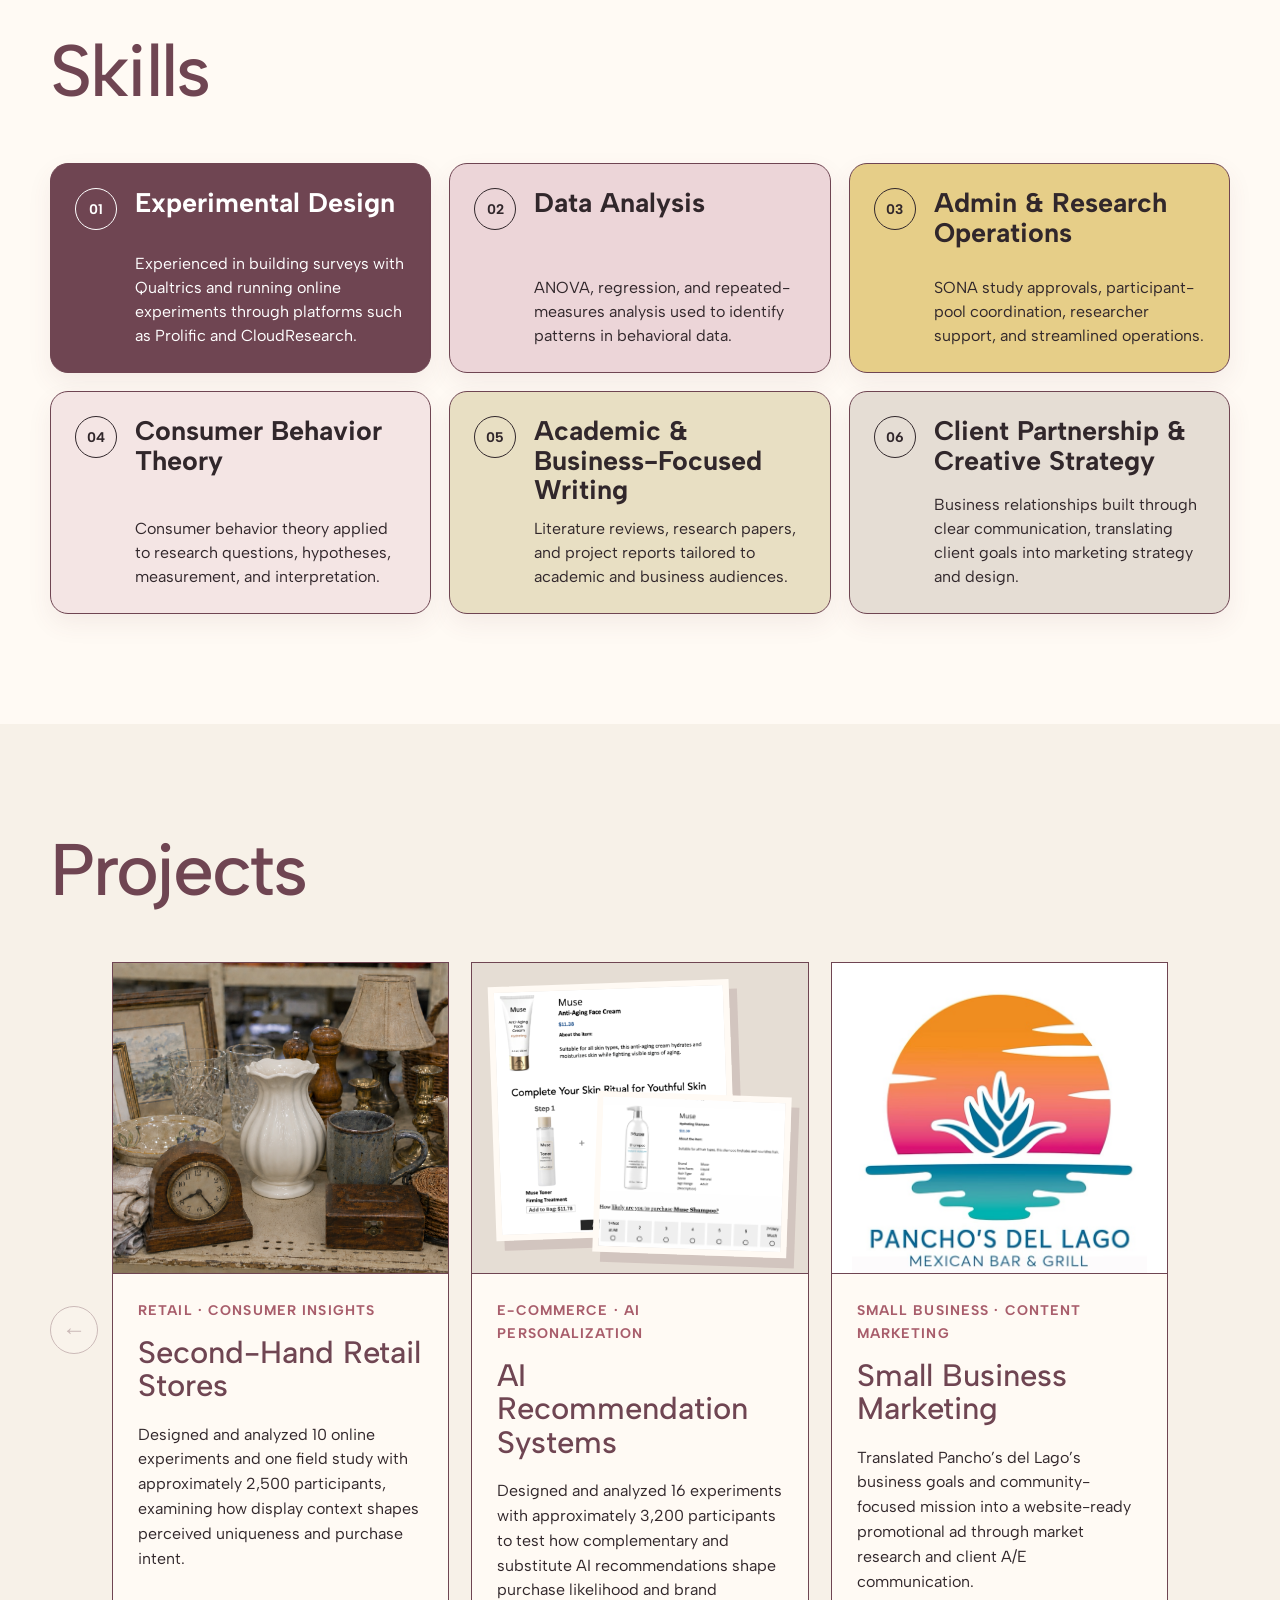
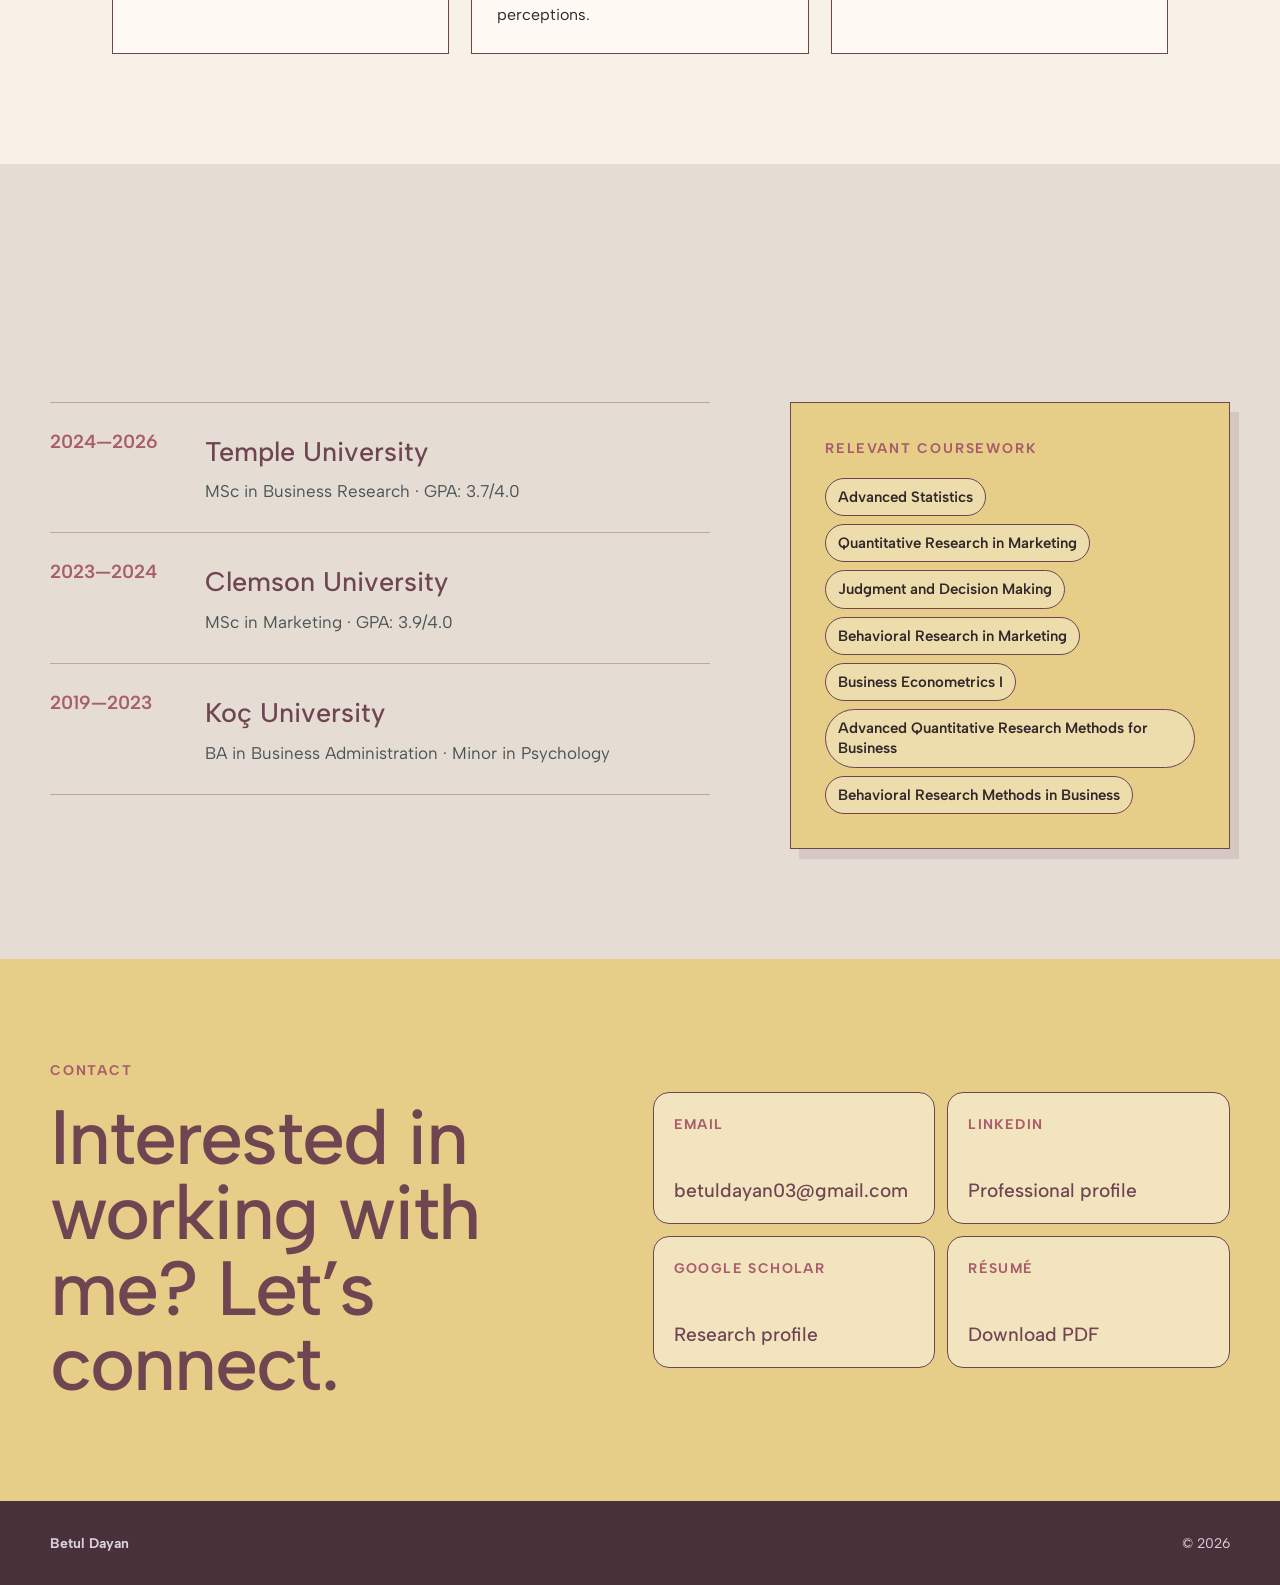
==== commit 65026ead: "Update Temple University GPA" ====
--- a/index.html
+++ b/index.html
@@ -97,7 +97,7 @@
           <div class="section-heading reveal"><h2>Education</h2></div>
           <div class="experience-grid">
             <div class="experience-list reveal">
-              <article><time>2024—2026</time><div><h3>Temple University</h3><p>MSc in Business Research · GPA: 3.9/4.0</p></div></article>
+              <article><time>2024—2026</time><div><h3>Temple University</h3><p>MSc in Business Research · GPA: 3.7/4.0</p></div></article>
               <article><time>2023—2024</time><div><h3>Clemson University</h3><p>MSc in Marketing · GPA: 3.9/4.0</p></div></article>
               <article><time>2019—2023</time><div><h3>Koç University</h3><p>BA in Business Administration · Minor in Psychology</p></div></article>
             </div>
